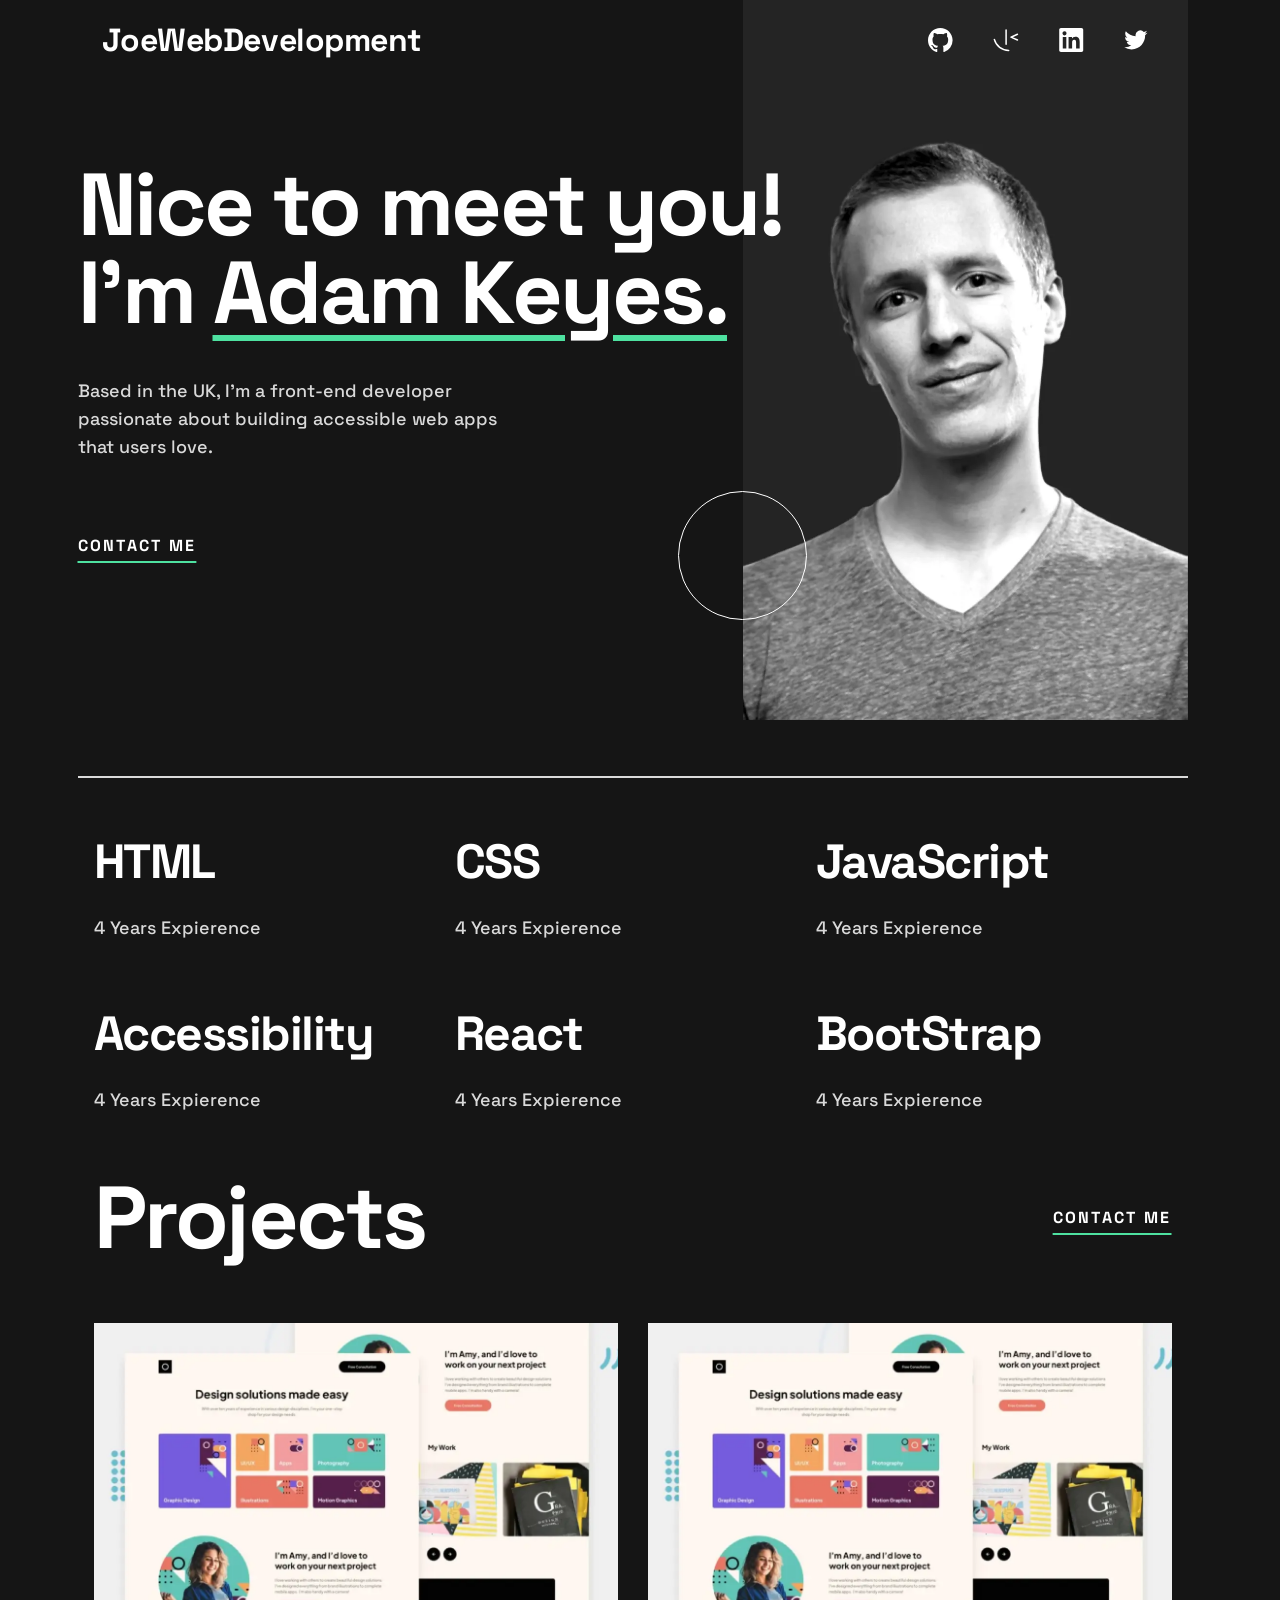
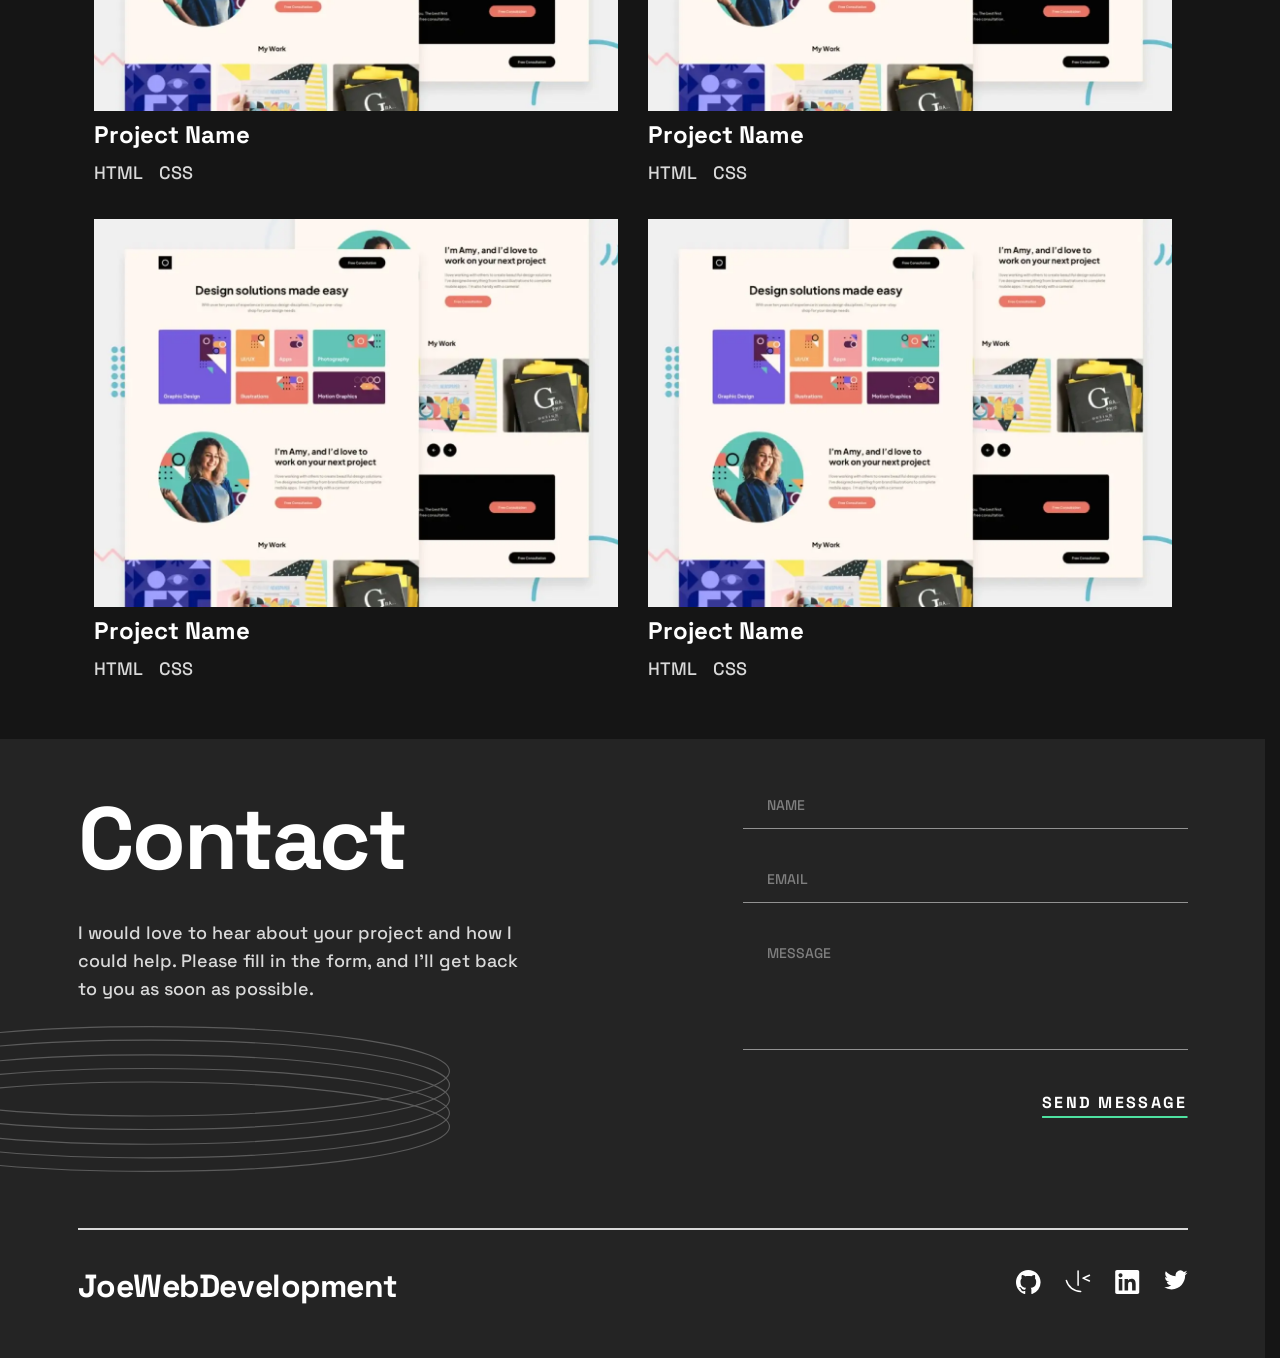
==== index.html @ bcafdcb2 "Added Tablet Styling For responsiveness" ====
<!DOCTYPE html>
<html lang="en">
<head>
  <meta charset="UTF-8">
  <meta name="viewport" content="width=device-width, initial-scale=1.0">

  <link rel="icon" type="image/png" sizes="32x32" href="./assets/images/favicon-32x32.png">
  <link rel="stylesheet" href="style.css">
  
  <title>Frontend Mentor | Single-page developer portfolio</title>
</head>
<body>
<header>
  <div class="header-container">

    <nav class="primary-nav">
      <p class="name">
        JoeWebDevelopment
      </p>

      <ul class="social-links-header">
        <li><a href="" class="github-link" aria-label="github">
          <svg xmlns="http://www.w3.org/2000/svg" width="25" height="24" aria-hidden="true"><path fill="#FFF" fill-rule="evenodd" d="M12.304 0C5.506 0 0 5.506 0 12.304c0 5.444 3.522 10.042 8.413 11.672.615.108.845-.261.845-.584 0-.292-.015-1.261-.015-2.291-3.091.569-3.891-.754-4.137-1.446-.138-.354-.738-1.446-1.261-1.738-.43-.23-1.046-.8-.016-.815.97-.015 1.661.892 1.892 1.261 1.107 1.86 2.876 1.338 3.584 1.015.107-.8.43-1.338.784-1.646-2.738-.307-5.598-1.368-5.598-6.074 0-1.338.477-2.446 1.26-3.307-.122-.308-.553-1.569.124-3.26 0 0 1.03-.323 3.383 1.26.985-.276 2.03-.415 3.076-.415 1.046 0 2.092.139 3.076.416 2.353-1.6 3.384-1.261 3.384-1.261.676 1.691.246 2.952.123 3.26.784.861 1.26 1.953 1.26 3.307 0 4.721-2.875 5.767-5.613 6.074.446.385.83 1.123.83 2.277 0 1.645-.015 2.968-.015 3.383 0 .323.231.708.846.584a12.324 12.324 0 0 0 8.382-11.672C24.607 5.506 19.101 0 12.304 0Z"/>
          </svg>
        </a></li>
        <li><a href="" class="fontendmentor-link" aria-label="frontendmentor">
          <svg xmlns="http://www.w3.org/2000/svg" width="26" height="23" aria-hidden="true"><path fill="#FFF" d="M13.084.23a.751.751 0 0 0-.736.75v14.267a.75.75 0 1 0 1.5 0V.98a.75.75 0 0 0-.763-.75ZM24.44 4.504a.752.752 0 0 0-.284.064l-6.44 2.875a.752.752 0 0 0 0 1.37l6.44 2.884a.75.75 0 0 0 .612-1.369L19.861 8.13l4.907-2.191a.753.753 0 0 0 .38-.99.752.752 0 0 0-.708-.444ZM1.371 9.663a.752.752 0 0 0-.74.938C2.41 17.447 8.603 22.23 15.685 22.23a.75.75 0 1 0 0-1.501A14.053 14.053 0 0 1 2.083 10.225a.75.75 0 0 0-.712-.561v-.001Z"/></svg>
        </a></li>
        <li><a href="" class="linkedIn" aria-label="Linkedin">
          <svg xmlns="http://www.w3.org/2000/svg" width="25" height="24" aria-hidden="true"><path fill="#FFF" fill-rule="evenodd" d="M5.551 3.304c-1.14 0-2.067.926-2.067 2.064 0 1.14.928 2.066 2.067 2.066a2.066 2.066 0 0 0 0-4.13ZM3.767 8.998v11.453h3.562L7.33 8.998H3.767Zm5.798 0V20.45l3.554.002.002-5.668c0-1.454.253-2.941 2.132-2.941 1.851 0 1.851 1.755 1.851 3.036v5.571l3.559-.001v-6.28c0-2.834-.517-5.457-4.27-5.457-1.763 0-2.916.997-3.368 1.85h-.05V8.997h-3.41ZM22.435 24H1.982c-.976 0-1.77-.777-1.77-1.732V1.731C.212.776 1.006 0 1.982 0h20.453c.98 0 1.777.776 1.777 1.73v20.538c0 .955-.797 1.732-1.777 1.732Z"/></svg>
        </a></li>
        <li><a href="" class="bluesky" aria-label="bluesky">
          <svg xmlns="http://www.w3.org/2000/svg" width="24" height="20" aria-hidden="true"><path fill="#FFF" d="M23.492 2.705a9.563 9.563 0 0 1-2.742.751 4.788 4.788 0 0 0 2.1-2.643 9.536 9.536 0 0 1-3.033 1.159 4.778 4.778 0 0 0-8.14 4.357 13.564 13.564 0 0 1-9.844-4.99 4.774 4.774 0 0 0-.646 2.4 4.778 4.778 0 0 0 2.124 3.977 4.765 4.765 0 0 1-2.163-.598v.061a4.778 4.778 0 0 0 3.832 4.684 4.812 4.812 0 0 1-2.158.082 4.78 4.78 0 0 0 4.462 3.316 9.584 9.584 0 0 1-5.932 2.045c-.38 0-.762-.022-1.14-.067a13.508 13.508 0 0 0 7.32 2.146c8.787 0 13.59-7.277 13.59-13.589 0-.205-.004-.412-.013-.617a9.71 9.71 0 0 0 2.381-2.471l.002-.003Z"/></svg>
        </a></li>
        <li>
          <a href="" class="">

        </a>
      </li>
      </ul>
    </nav>
    <section class="hero">
      <div class="hero-container">
          <div class="hero-two-column">
            <div class="hero-content-text">
              <div class="hero-content">
                 <h1 class="hero-heading">
                Nice to meet you! I'm <span class="hero-name underline">
                  Adam Keyes. <!-- Fix name later to your name Reminder!! -->
                </span>
                
              </h1>
              <p class="hero-text">
                Based in the UK, I’m a front-end developer passionate about building accessible web apps that users love.
              </p>
              </div>
             

              <a href="#contact-section" class="contact-link">
                Contact Me
              </a>
            </div>
            <div class="hero-img-container">
              <img src="assets/images/image-profile-desktop.webp" alt="" class="hero-img">
            </div>
          </div>        
      </div>
    </section>
  </div>
</header>

<main>
  <hr>
  <section class="skills">
    <div class="skills-grid-container">
        <div class="skills-grid">
          <div class="skill-card">
            <h2 class="skill-heading">HTML</h2>
            <p class="yoe">
              4 Years Expierence
            </p>
          </div>
          <div class="skill-card">
            <h2 class="skill-heading">CSS</h2>
            <p class="yoe">
              4 Years Expierence
            </p>
          </div>
          <div class="skill-card">
            <h2 class="skill-heading">JavaScript</h2>
            <p class="yoe">
              4 Years Expierence
            </p>
          </div>
          <div class="skill-card">
            <h2 class="skill-heading">Accessibility</h2>
            <p class="yoe">
              4 Years Expierence
            </p>
          </div>
          <div class="skill-card">
            <h2 class="skill-heading">React</h2>
            <p class="yoe">
              4 Years Expierence
            </p>
          </div>
          <div class="skill-card">
            <h2 class="skill-heading">BootStrap</h2>
            <p class="yoe">
              4 Years Expierence
            </p>
          </div>
          
        </div>
    </div>
  </section>

  <section class="projects">
    <header class="projects-header">
      <div class="projects-header-container">
          <h2 class="projects-heading">
            Projects
          </h2>
          <a href="#contact-section" class="contact-link">Contact Me</a>
      </div>
      
    </header>
    <div class="projects-container">
        <div class="projects-grid">
          <article class="project-card">
            <div class="project-img-container">
              <img src="assets/images/thumbnail-project-1-large.webp" alt="" class="project-img">
              <div class="overlay">
                <a href="https://frontendmentor.com" class="project-link">View Project</a><a href="" class="project-link">
              View Code
            </a>
              </div>
            </div>
            <h3 class="card-heading">
              Project Name
            </h3>
            <p class="tag-group"><span class="tag">HTML</span><span class="tag">CSS</span></p>
            <div class="project-links-mobile-tablet"><a href="https://frontendmentor.com" class="project-link">View Project</a><a href="" class="project-link">
              View Code
            </a></div>
          </article>
           <article class="project-card">
            <div class="project-img-container">
              <img src="assets/images/thumbnail-project-1-large.webp" alt="" class="project-img">
              <div class="overlay">
                <a href="https://frontendmentor.com" class="project-link">View Project</a><a href="" class="project-link">
              View Code
            </a>
              </div>
            </div>
            <h3 class="card-heading">
              Project Name
            </h3>
            <p class="tag-group"><span class="tag">HTML</span><span class="tag">CSS</span></p>
           <div class="project-links-mobile-tablet"><a href="https://frontendmentor.com" class="project-link">View Project</a><a href="" class="project-link">
              View Code
            </a></div>
          </article>
           <article class="project-card">
            <div class="project-img-container">
              <img src="assets/images/thumbnail-project-1-large.webp" alt="" class="project-img">
              <div class="overlay">
                <a href="https://frontendmentor.com" class="project-link">View Project</a><a href="" class="project-link">
              View Code
            </a>
              </div>
            </div>
            <h3 class="card-heading">
              Project Name
            </h3>
            <p class="tag-group"><span class="tag">HTML</span><span class="tag">CSS</span></p>
            <div class="project-links-mobile-tablet"><a href="https://frontendmentor.com" class="project-link">View Project</a><a href="" class="project-link">
              View Code
            </a></div>
          </article>
           <article class="project-card">
            <div class="project-img-container">
              <img src="assets/images/thumbnail-project-1-large.webp" alt="" class="project-img">
              <div class="overlay">
                <a href="https://frontendmentor.com" class="project-link">View Project</a><a href="" class="project-link">
              View Code
            </a>
              </div>
            </div>
            <h3 class="card-heading">
              Project Name
            </h3>
            <p class="tag-group"><span class="tag">HTML</span><span class="tag">CSS</span></p>
            <div class="project-links-mobile-tablet"><a href="https://frontendmentor.com" class="project-link">View Project</a><a href="" class="project-link">
              View Code
            </a></div>
            
          </article>
          
        </div>
      </div>
  </section>
  <section class="contact-form-section" id="contact-section">
    <div class="form-container">
      <div class="contact-text-container">
        <h2 class="contact-heading">Contact</h2>
      <p class="contact-text">
        I would love to hear about your project and how I could help. Please fill in the form, and I’ll get back to you as soon as possible.
      </p>    
      </div>
    
      <form action="" class="contact">
        <label for="name" > <span class="visually-hidden">Name</span>
          <input type="text" name="name" id="name" required placeholder="Name">
        </label>
        <label for="email" >
           <span class="visually-hidden">Email</span>
          <input type="email" name="email" id="email" required  placeholder="Email">
        </label>
        <label for="message" >
          <span class="visually-hidden">Message</span>
            
          <textarea name="message" id="message" class="message" required  placeholder="Message"></textarea>
        </label>
        

          <button type="submit">Send Message</button>
      </form>
    </div>
  </section>
</main>

<footer>
  <hr>
    <div class="footer-container">
      <p class="name">JoeWebDevelopment</p>
      <ul class="social-links-footer">
        <li><a href="" class="github-link" aria-label="Github">
          <svg xmlns="http://www.w3.org/2000/svg" width="25" height="24" aria-hidden="true"><path fill="#FFF" fill-rule="evenodd" d="M12.304 0C5.506 0 0 5.506 0 12.304c0 5.444 3.522 10.042 8.413 11.672.615.108.845-.261.845-.584 0-.292-.015-1.261-.015-2.291-3.091.569-3.891-.754-4.137-1.446-.138-.354-.738-1.446-1.261-1.738-.43-.23-1.046-.8-.016-.815.97-.015 1.661.892 1.892 1.261 1.107 1.86 2.876 1.338 3.584 1.015.107-.8.43-1.338.784-1.646-2.738-.307-5.598-1.368-5.598-6.074 0-1.338.477-2.446 1.26-3.307-.122-.308-.553-1.569.124-3.26 0 0 1.03-.323 3.383 1.26.985-.276 2.03-.415 3.076-.415 1.046 0 2.092.139 3.076.416 2.353-1.6 3.384-1.261 3.384-1.261.676 1.691.246 2.952.123 3.26.784.861 1.26 1.953 1.26 3.307 0 4.721-2.875 5.767-5.613 6.074.446.385.83 1.123.83 2.277 0 1.645-.015 2.968-.015 3.383 0 .323.231.708.846.584a12.324 12.324 0 0 0 8.382-11.672C24.607 5.506 19.101 0 12.304 0Z"/>
          </svg>
        </a></li>
        <li><a href="" class="fontendmentor-link" aria-label="FrontendMentor">
          <svg xmlns="http://www.w3.org/2000/svg" width="26" height="23" aria-hidden="true"><path fill="#FFF" d="M13.084.23a.751.751 0 0 0-.736.75v14.267a.75.75 0 1 0 1.5 0V.98a.75.75 0 0 0-.763-.75ZM24.44 4.504a.752.752 0 0 0-.284.064l-6.44 2.875a.752.752 0 0 0 0 1.37l6.44 2.884a.75.75 0 0 0 .612-1.369L19.861 8.13l4.907-2.191a.753.753 0 0 0 .38-.99.752.752 0 0 0-.708-.444ZM1.371 9.663a.752.752 0 0 0-.74.938C2.41 17.447 8.603 22.23 15.685 22.23a.75.75 0 1 0 0-1.501A14.053 14.053 0 0 1 2.083 10.225a.75.75 0 0 0-.712-.561v-.001Z"/></svg>
        </a></li>
        <li><a href="" class="linkedIn" aria-label="Linkedin">
          <svg xmlns="http://www.w3.org/2000/svg" width="25" height="24" aria-hidden="true"><path fill="#FFF" fill-rule="evenodd" d="M5.551 3.304c-1.14 0-2.067.926-2.067 2.064 0 1.14.928 2.066 2.067 2.066a2.066 2.066 0 0 0 0-4.13ZM3.767 8.998v11.453h3.562L7.33 8.998H3.767Zm5.798 0V20.45l3.554.002.002-5.668c0-1.454.253-2.941 2.132-2.941 1.851 0 1.851 1.755 1.851 3.036v5.571l3.559-.001v-6.28c0-2.834-.517-5.457-4.27-5.457-1.763 0-2.916.997-3.368 1.85h-.05V8.997h-3.41ZM22.435 24H1.982c-.976 0-1.77-.777-1.77-1.732V1.731C.212.776 1.006 0 1.982 0h20.453c.98 0 1.777.776 1.777 1.73v20.538c0 .955-.797 1.732-1.777 1.732Z"/></svg>
        </a></li>
        <li><a href="" class="bluesky" aria-label="Bluesky">
          <svg xmlns="http://www.w3.org/2000/svg" width="24" height="20" aria-hidden="true"><path fill="#FFF" d="M23.492 2.705a9.563 9.563 0 0 1-2.742.751 4.788 4.788 0 0 0 2.1-2.643 9.536 9.536 0 0 1-3.033 1.159 4.778 4.778 0 0 0-8.14 4.357 13.564 13.564 0 0 1-9.844-4.99 4.774 4.774 0 0 0-.646 2.4 4.778 4.778 0 0 0 2.124 3.977 4.765 4.765 0 0 1-2.163-.598v.061a4.778 4.778 0 0 0 3.832 4.684 4.812 4.812 0 0 1-2.158.082 4.78 4.78 0 0 0 4.462 3.316 9.584 9.584 0 0 1-5.932 2.045c-.38 0-.762-.022-1.14-.067a13.508 13.508 0 0 0 7.32 2.146c8.787 0 13.59-7.277 13.59-13.589 0-.205-.004-.412-.013-.617a9.71 9.71 0 0 0 2.381-2.471l.002-.003Z"/></svg>
        </a></li>
        </ul>
      
    </div>
    
  

</footer>



<!-- 
  adamkeyes

  Nice to meet you! I'm Adam Keyes.

  Based in the UK, I'm a front-end developer passionate about 
  building accessible web apps that users love.

  Contact me

  HTML
  4 Years Experience

  CSS
  4 Years Experience

  JavaScript
  4 Years Experience

  Accessibility
  4 Years Experience

  React
  3 Years Experience

  Sass
  3 Years Experience

  Projects

  Contact me

  Design portfolio
  HTML CSS
  View project
  View code

  E-learning landing page
  HTML CSS
  View project
  View code

  Todo web app
  HTML CSS JavaScript
  View project
  View code

  Entertainment web app
  HTML CSS JavaScript
  View project
  View code

  Memory Game
  HTML CSS JavaScript
  View project
  View code

  Art gallery showcase
  HTML CSS JavaScript
  View project
  View code

  Contact

  I would love to hear about your project and how I could help. Please 
  fill in the form, and I’ll get back to you as soon as possible.

  Name
  Email
  Message

  Send message

  adamkeyes -->

</body>
</html>
---- style.css ----
@font-face {
  font-family: "Space Grotesk";
  src: url("/assets/fonts/SpaceGrotesk-VariableFont_wght.ttf") format("truetype");
  font-weight: 500 700;
  font-style: normal;
  font-display: swap;
}

@layer customAttributes{
:root{
    /* Colors */
    --clr-black: #151515;
    --clr-teal: #4EE1A0;
    --clr-lightBlack: #242424;
    --clr-grey: #d9d9d9;
    --clr-white: #FFFFFF;


    /* Typography */
    --ff--main: 'Space Grotesk', sans-serif;

    /*  */
}

@layer reset{
    /* Padding and borders should not change an element's declared size. */
*, *::before, *::after {
  box-sizing: border-box;
}

/* Browser margin/padding defaults vary wildly across elements and vendors.
   Start from zero - handle spacing intentionally via the design system. */
* {
  margin: 0;
  padding: 0;
}

/* Prevents flex/grid children from overflowing their container.
   The default min-width: auto on flex and grid children causes overflow bugs
   that are notoriously confusing to debug. */
* {
  min-width: 0;
}

/* Hidden means hidden: !important is warranted here. */
[hidden] {
  display: none !important;
}

/* Allows CSS transitions to/from intrinsic keyword sizes (auto, min-content, etc.).
   Only meaningful for users who haven't requested reduced motion. */
@media (prefers-reduced-motion: no-preference) {
  html {
    interpolate-size: allow-keywords;
  }
}

/* Prevent adjustments of font size after orientation changes in iOS. */
html {
  -webkit-text-size-adjust: 100%; /* Safari, iOS Safari */
  text-size-adjust: 100%;         /* Chrome, Edge, Firefox Android */
}

/* Ensures the page occupies at least the full viewport.
   dvh accounts for mobile browser UI (address bar, navigation)
   and overrides the vh fallback in browsers that support it. */
body {
  min-height: 100vh;
  min-height: 100svh;
}

/* Reserves space for the scrollbar, when the scrollbar is not showing.
   Prevents flicker when changes on the page cause the scrollbar to toggle. */
html {
  scrollbar-gutter: stable;
}

/* Scroll events captured by the scrolling area you're pointing at, by default. */
html {
  overscroll-behavior: contain;
}

/* Antialiased rendering looks better on high-DPI (retina) screens.
   On lower-DPI displays, subpixel antialiasing (the default) can be
   sharper, so this is slightly lossy on older monitors.
   Enable kerning and ligatures at small font-sizes by default. */
body {
  -webkit-font-smoothing: antialiased;
  -moz-osx-font-smoothing: grayscale;
  font-smooth: always;
  text-rendering: optimizeLegibility;
}

/* A unitless line-height avoids inheritance math issues.
   The smaller default line-height for h-elements avoids excessive
   line-height when your design system (likely) applies larger fonts.
   WCAG recommends at least 1.5 for body copy. */
body {
  line-height: 1.5;
}
h1, h2, h3, h4, h5, h6 {
  line-height: 1.1;
}

/* Prevents long URLs or unbreakable strings from blowing out their container. */
p, h1, h2, h3, h4, h5, h6 {
  overflow-wrap: break-word;
}

/* Smarter line-breaking:
   'pretty' avoids widows (lone words on the last line of a paragraph).
   'balance' distributes heading text more evenly across lines. 
   Harmless in browsers that don't support them. */
p {
  text-wrap: pretty;
}
h1, h2, h3, h4, h5, h6 {
  text-wrap: balance;
}

/* Headings carry semantic meaning, not visual weight.
   h1–h6 sizing and boldness should come from your design system. */
h1, h2, h3, h4, h5, h6 {
  font-size: inherit;
  font-weight: inherit;
}

/* Inline embedded content has a gap at the bottom caused by baseline alignment.
   Block display removes it; max-width prevents overflow.
   height: auto preserves aspect ratio when max-width constrains the width. */
img, picture, video, canvas, svg, embed, iframe, object, audio {
  display: block;
  max-width: 100%;
  height: auto;
}

/* Exemption for SVG icons (Heroicons/Lucide/Phosphor, etc.) with explicit sizes:
   these should not be constrained. */
svg[width][height] {
  max-width: revert;
}

/* Strips visual chrome from buttons so they can be styled from scratch. */
button {
  background: none;
  border: none;
}

/* Form elements use OS-level fonts and ignore font inheritance by default. */
input, button, textarea, select {
  font: inherit;
}

/* Strips OS-level native styling from interactive elements.
   Leaves border and background intact, providing accessibility by default.
   Visual styling should be handled by the design system. */
input, button, textarea, select {
  -webkit-appearance: none;
  appearance: none;
}

/* Anything interactive should signal clickability.
   'button' attribute targets [type="button"], [type="submit"], etc. */
button,
[role="button"],
label,
summary,
select {
  cursor: pointer;
}

/* Inherit color by default so links don't always appear in browser-default blue.
   Text-decoration is intentionally left as underlined for accessibility. */
a {
  color: inherit;
}

/* Removes bullets/numbers.
   list markers should be an explicit choice, not a default. */
ul, ol {
  list-style: none;
}

/* Tables default to separated borders with spacing between cells.
   For any custom table design, you'll want to collapse the borders. */
table {
  border-collapse: collapse;
}

/* Browsers apply bold to <th> elements.
   Boldness in tables should be controlled by your design system. */
th {
  font-weight: inherit;
}

/* Fieldsets have a surprise border and padding that most UIs don't want. */
fieldset {
  border: none;
  padding: 0;
}

/* More of a normalization, but these are inconsistently styled in some browsers. */
sub,
sup {
  font-size: 75%;
  line-height: 0;
  position: relative;
  vertical-align: baseline;
}
sub { bottom: -0.25em; }
sup { top: -0.5em; }

/* Ensures monospace elements render at the same size as surrounding text. */
pre, code, kbd, samp {
  font-family: monospace;
  font-size: inherit;
}

/* Browser-generated quotation marks are rarely wanted in a design system. */
blockquote,
q {
  quotes: none;
}
blockquote::before,
blockquote::after,
q::before,
q::after {
  content: none;
}

/* Creates an explicit stacking context on the app root.
   Prevents z-index bleed from portals, modals, or tooltips
   from leaking out unexpectedly. */
#root {
  isolation: isolate;
}
}


}
    *, *::after, *::before{
        box-sizing: border-box;
        margin: 0;
        padding: 0;
    }

body{
    background-color: var(--clr-black);
    font-family: var(--ff--main);
    color: var(--clr-white);
    width: 100%;
}

.name{
    color: var(--clr-white);
}

.social-links-header{
    display: flex;
    flex-direction: row;
    list-style-type: none;
    gap: 2.5rem;
    justify-content: center;
    align-items: center;
    


}

.hero-img{
    width: 100%;
    max-width: 445px;

}

header{
    width: 100%;
    display: flex;
    flex-direction: column;
    align-items: center;
    justify-content: center;
}

.header-container{
    width: 100%;
    max-width: 1110px;
    display: flex;
    flex-direction: column;
    align-items: center;
    justify-content: center;
    position: relative;
}

.primary-nav{
    width: 100%;
    display: flex;
    justify-content: space-between;
    align-items: center;
    position: absolute;
    max-width: 1110px;
    top: 0;
    z-index: 2;
    padding-block-start: 1.5rem;
    padding-inline-start: 1.5rem;
}

.hero{
    width: 100%;   

}

.hero-img-container{
    position: relative;
    z-index: -2;

}

.hero-img-container::before{
    content: "";
    height: 129px;
    width: 129px;
    background-image: url("assets/images/pattern-circle.svg");
    position: absolute;
    background-repeat: no-repeat;
    left: -65px;
    bottom: 100px;
}

.hero-two-column{
    display: flex;
    flex-direction: row;
    justify-content: flex-end;
    align-items: flex-start;
    width: 100%;
    max-width: 1110px;
    position: relative;
    padding-inline-start: 1.5rem;
}

.hero-content-text{
    justify-self: center;
    align-self: center;
    position: absolute;
    display: flex;
    flex-direction: column;
    gap: 4.5rem;
    align-items: flex-start;
}

.hero-heading{
     font-family: var(--ff--main);
    font-size: 5.5rem;
    font-weight: 700;
    line-height: 5.5rem;
    letter-spacing: -0.15625rem;
}

.hero-content{
    display: flex;
    flex-direction: column;
    gap: 2.5rem;
}

.hero-text{
    font-family: "Space Grotesk";
font-size: 18px;
font-style: normal;
font-weight: 500;
line-height: 28px;
color: var(--clr-grey);
max-width: 445px;
}

.contact-link{
font-size: 16px;
font-style: normal;
font-weight: 700;
line-height: 26px; /* 162.5% */
letter-spacing: 2.286px;
text-decoration: 2px underline var(--clr-teal);
text-underline-offset: 10px;
text-transform: uppercase;

}

.project-link{
  text-transform: uppercase;
}

.underline{
    text-decoration: 6px underline var(--clr-teal);
    text-underline-offset: 12px;

}

main{
    display: flex;
    flex-direction: column;
    gap: 3.5rem;
    padding-top: 3.5rem;
    justify-content: center;
    align-items: center;
}

hr{
    border: 1px solid var(--clr-grey);
    width: 100%;
    background-color: var(--clr-grey);
    color: var(--clr-grey);
    max-width: 1110px;
}

.skills{
    display: flex;
    flex-direction: column;
    align-items: center;
    width: 100%;
}

.skills-grid-container{
    display: flex;
    width: 100%;
    max-width: 1110px;
    padding-inline: 1rem;
}

.skills-grid{
    display: flex;
    flex-direction: row;
    justify-content: space-between;
    align-items: flex-start;
    flex-wrap: wrap;
    width: 100%;
    row-gap: 4rem;


}
.skill-card{
    flex-basis: 33%;
    width: 100%;
    gap: 1.5rem;
    display: flex;
    flex-direction: column;
    align-items: flex-start;
    justify-content: flex-start;
}

.skill-heading{
font-family: "Space Grotesk";
font-size: 48px;
font-style: normal;
font-weight: 700;
line-height: 56px; /* 116.667% */
letter-spacing: -1.5px;
}

.yoe{
    color: var(--clr-grey);
    font-family: "Space Grotesk";
font-size: 18px;
font-style: normal;
font-weight: 500;
line-height: 28px;
}

.projects{
    display: flex;
    flex-direction: column;
    width: 100%;
    justify-content: flex-start;
    justify-content: center;
    align-items: center;
    gap: 3.5rem;
}




.card-heading{
  font-size: 24px;
font-style: normal;
font-weight: 700;
line-height: 32px;
}

.projects-header{
    width: 100%;
    max-width: 1110px;
    justify-content: flex-start;
    align-items: flex-start;
}

.projects-header-container{
    display: flex;
    flex-direction: row;
    justify-content: space-between;
    width: 100%;
    align-items: center;
}

.projects-header{
  font-size: 5.5rem;
font-style: normal;
font-weight: 700;
line-height: 5.5rem; /* 100% */
letter-spacing: -0.15625rem;
padding-inline: 1rem;
}

.projects-container{
  width: 100%;
  max-width: 1110px;
  display: flex;
  padding-inline: 1rem;
}

.projects-grid{
  display: flex;
  flex-direction: row;
  flex-wrap: wrap;
  justify-content: center;
  align-items: center;
  width: 100%;
  column-gap: 30px;
  row-gap: 2rem;
}

.project-card{
  flex-basis: calc((100% - 30px) / 2);
  display: flex;
  flex-direction: column;
  gap: .5rem;
}

.tag-group{
  display: flex;
  flex-direction: row;
  gap: 1rem;
  font-size: 1.125rem;
  font-style: normal;
  font-weight: 500;
  line-height: 1.75rem;  
}

.project-img-container{
  position: relative;
}

.overlay{
  position: absolute;
  top: 0;
  width: 100%;
  height: 100%;
  background-color: black;
  flex-direction: column;
  align-items: center;
  justify-content: center;
  gap: 1.25rem;
  display: flex;
  opacity: 0;

}

.project-link{
  text-decoration: 2px underline var(--clr-teal);
  text-underline-offset: 5px;
  font-size: 1rem;
font-style: normal;
font-weight: 700;
line-height: 1.625rem; /* 162.5% */
letter-spacing: 0.14288rem;

}

.project-img-container:hover .overlay, .project-img-container:focus-within .overlay{
  opacity: 1;
  background-color: rgb(0 0 0 / 80%);
}

.project-link:hover{
  color: var(--clr-teal);
}

.tag{
  font-size: 1.125rem;
font-style: normal;
font-weight: 500;
line-height: 1.75rem;
color: var(--clr-grey);
}

.project-links-mobile-tablet{
  display: none;
}

.contact-form-section{
  background-color: var(--clr-lightBlack);
  width: 100%;
  display: flex;
  flex-direction: column;
  align-items: center;
  justify-content: center;
  padding-block: 3.5rem;
  background-image: url('assets/images/pattern-rings.svg');
  background-repeat: no-repeat;
  background-position: bottom left -150px;
  background-size: 600px;
  padding-inline: 1.5rem;
}

.form-container{
  display: flex;
  flex-direction: row;
  justify-content: space-between;
  align-items: flex-start;
  width: 100%;
  max-width: 1110px;
}

.contact-text-container{
  display: flex;
  flex-direction: column;
  width: 100%;
  max-width: 445px;
  gap: 2.25rem;
}

.contact-heading{
  font-size: 88px;
font-style: normal;
font-weight: 700;
line-height: 88px; /* 100% */
letter-spacing: -2.5px;
}
.contact-text{
  font-size: 18px;
font-style: normal;
font-weight: 500;
line-height: 28px;
color: var(--clr-grey);
}

form{
  display: flex;
  flex-direction: column;
  justify-content: flex-start;
  align-items: flex-start;
  gap: 2.5rem;
  width: 100%;
  max-width: 445px;
}

label{
  display: flex;
  flex-direction: column;
  gap: 1.25rem;
  width: 100%;
  
}

input{
  border: none;
  background-color: transparent;
  border-bottom: 1px solid rgba(255, 255, 255, 0.5);
  padding: 0 0 .75rem 0;
  font-size: 0.875rem;
  color: var(--clr-grey);
  width: 100%;
  padding-inline-start: 24px
}

input::placeholder{
  color: var(--clr-grey);
  opacity: 0.5;
  text-transform: uppercase;
}

.visually-hidden {
  position: absolute;
  width: 1px;
  height: 1px;
  padding: 0;
  margin: -1px;
  overflow: hidden;
  clip-path: inset(50%);
  white-space: nowrap;
  border: 0;
}

textarea{
  background-color: transparent;
  border: none;
  resize: none;
  font-size: 0.875rem;
  color: var(--clr-grey);
  border-bottom: 1px solid rgba(255, 255, 255, 0.5);
  width: 100%;
  height: 107px;
  padding-inline-start: 24px

}
textarea::placeholder{
  color: var(--clr-grey);
  opacity: 0.5;
  text-transform: uppercase;
}

button[type=submit]{
  align-self: flex-end;
  text-decoration: 2px underline var(--clr-teal);
  text-underline-offset: 8px;
  color: white;
  text-transform: uppercase;
  font-size: 16px;
font-style: normal;
font-weight: 700;
line-height: 26px; /* 162.5% */
letter-spacing: 2.286px;
}

footer{
  display: flex;
  flex-direction: column;
  align-items: center;
  padding: 3.5rem;
  background-color: var(--clr-lightBlack);
  gap: 2.5rem;
}

.footer-container{
  display: flex;
  width: 100%;
  max-width: 1110px;
  justify-content: space-between;
}

.social-links-footer{
  display: flex;
  flex-direction: row;
  gap: 1.5rem;
}


.name{
  font-size: 32px;
font-style: normal;
font-weight: 700;
line-height: 32px; /* 100% */
letter-spacing: -0.444px;
}

/* Tablet */
@media (max-width: 995px){
  .form-container{
  flex-direction: column;
  justify-content: center;
  align-items: center;
  gap: 3.5rem;





}

.contact-text-container{
 text-align: center;
}

.contact-form-section{
  background-position: bottom left -450px;
}

.skills-grid{
  justify-content: center;
  align-items: center;
  width: 100%;
}

.skill-card{
  flex-basis: 50%;
  
}

.overlay{
  display: none;
}

.project-links-mobile-tablet{
  display: flex;
  width: 100%;
  gap: 2.5rem;
}

.hero-img{
  max-width: 332px;
}

.hero-img-container{
  overflow: hidden;
}

.hero-img-container::before{
  left: 275px;
  bottom: 0;
  overflow: hidden;
}

.hero-content-text{
  left:16px;
  top: 125px;
  max-width: 443px;
}

hr{
  width: 100%;
  max-width: calc(100% - 1.5rem);
}

.hero-heading{
  font-size: 72px;
font-style: normal;
font-weight: 700;
line-height: 72px; /* 100% */
letter-spacing: -2.045px;
max-width: 443px;
}

.projects-header{
  font-size: 72px;
font-style: normal;
font-weight: 700;
line-height: 72px; /* 100% */
letter-spacing: -2.045px;
}



}
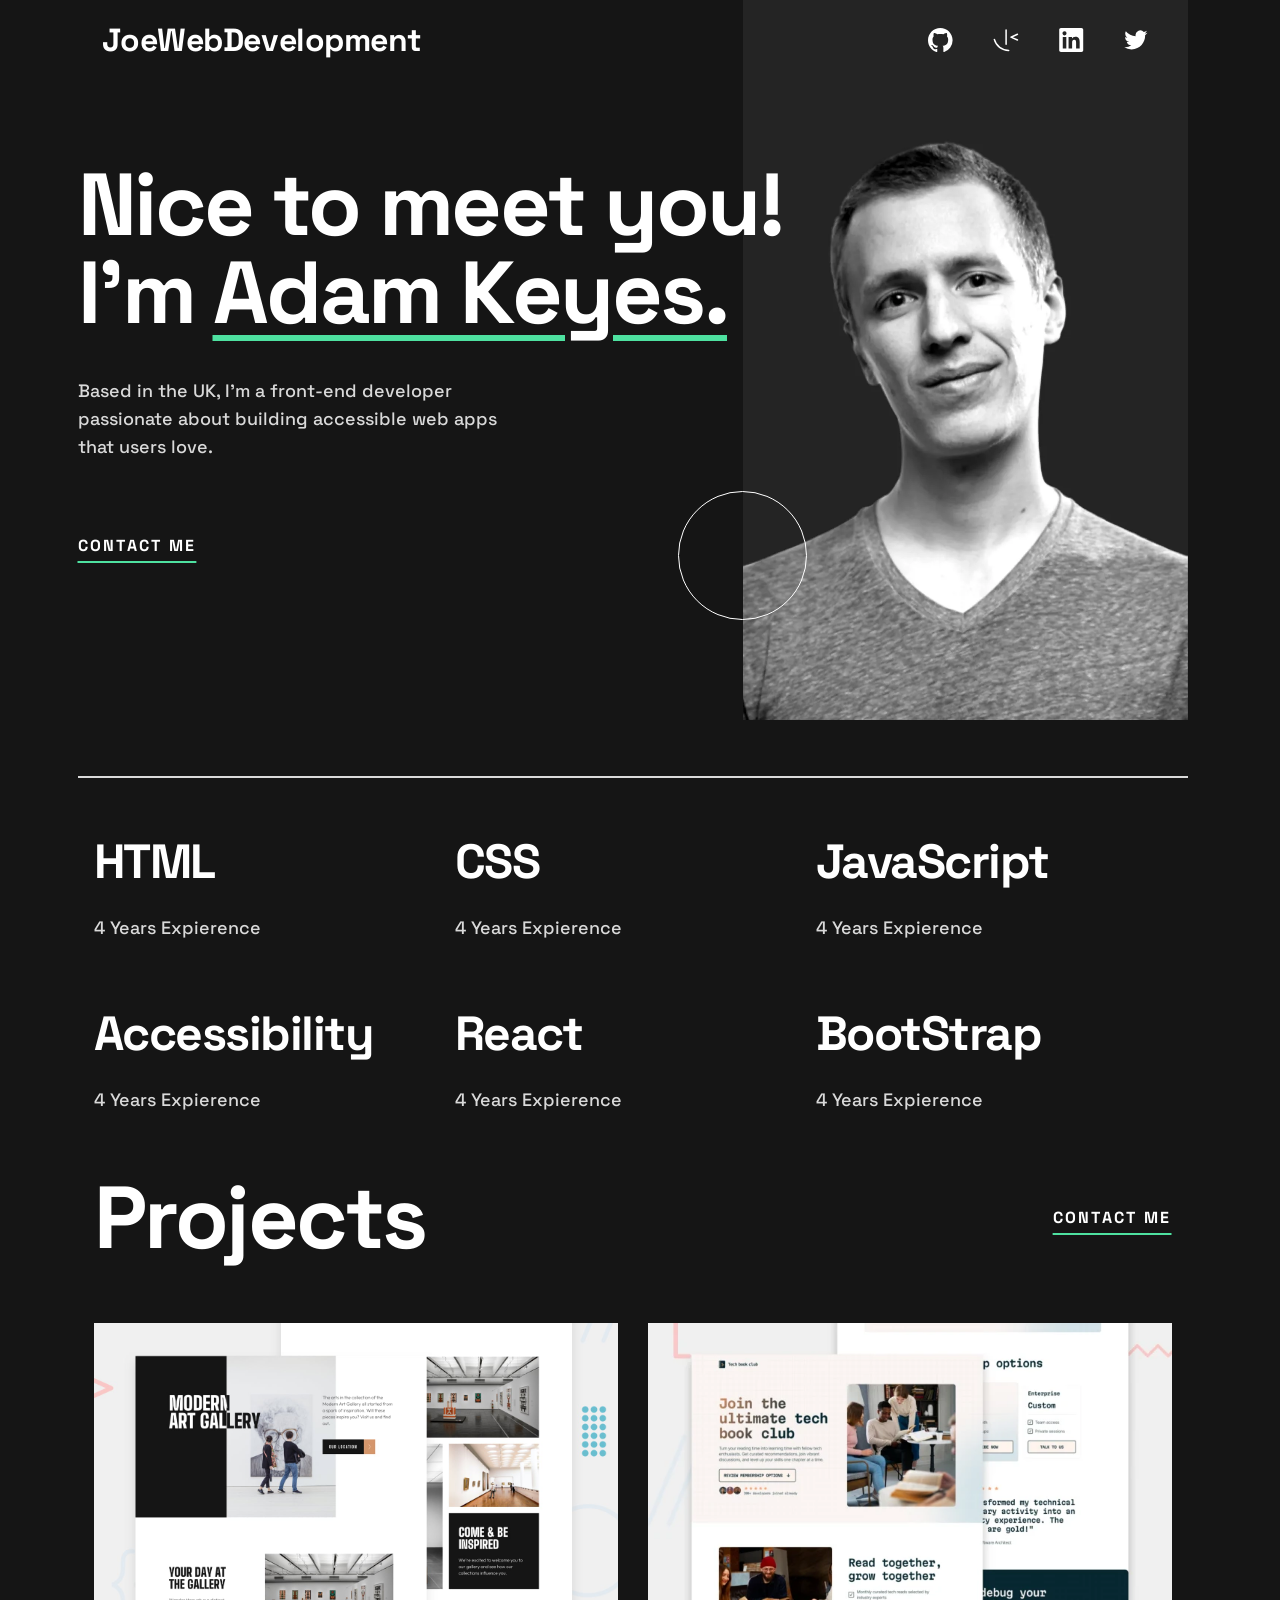
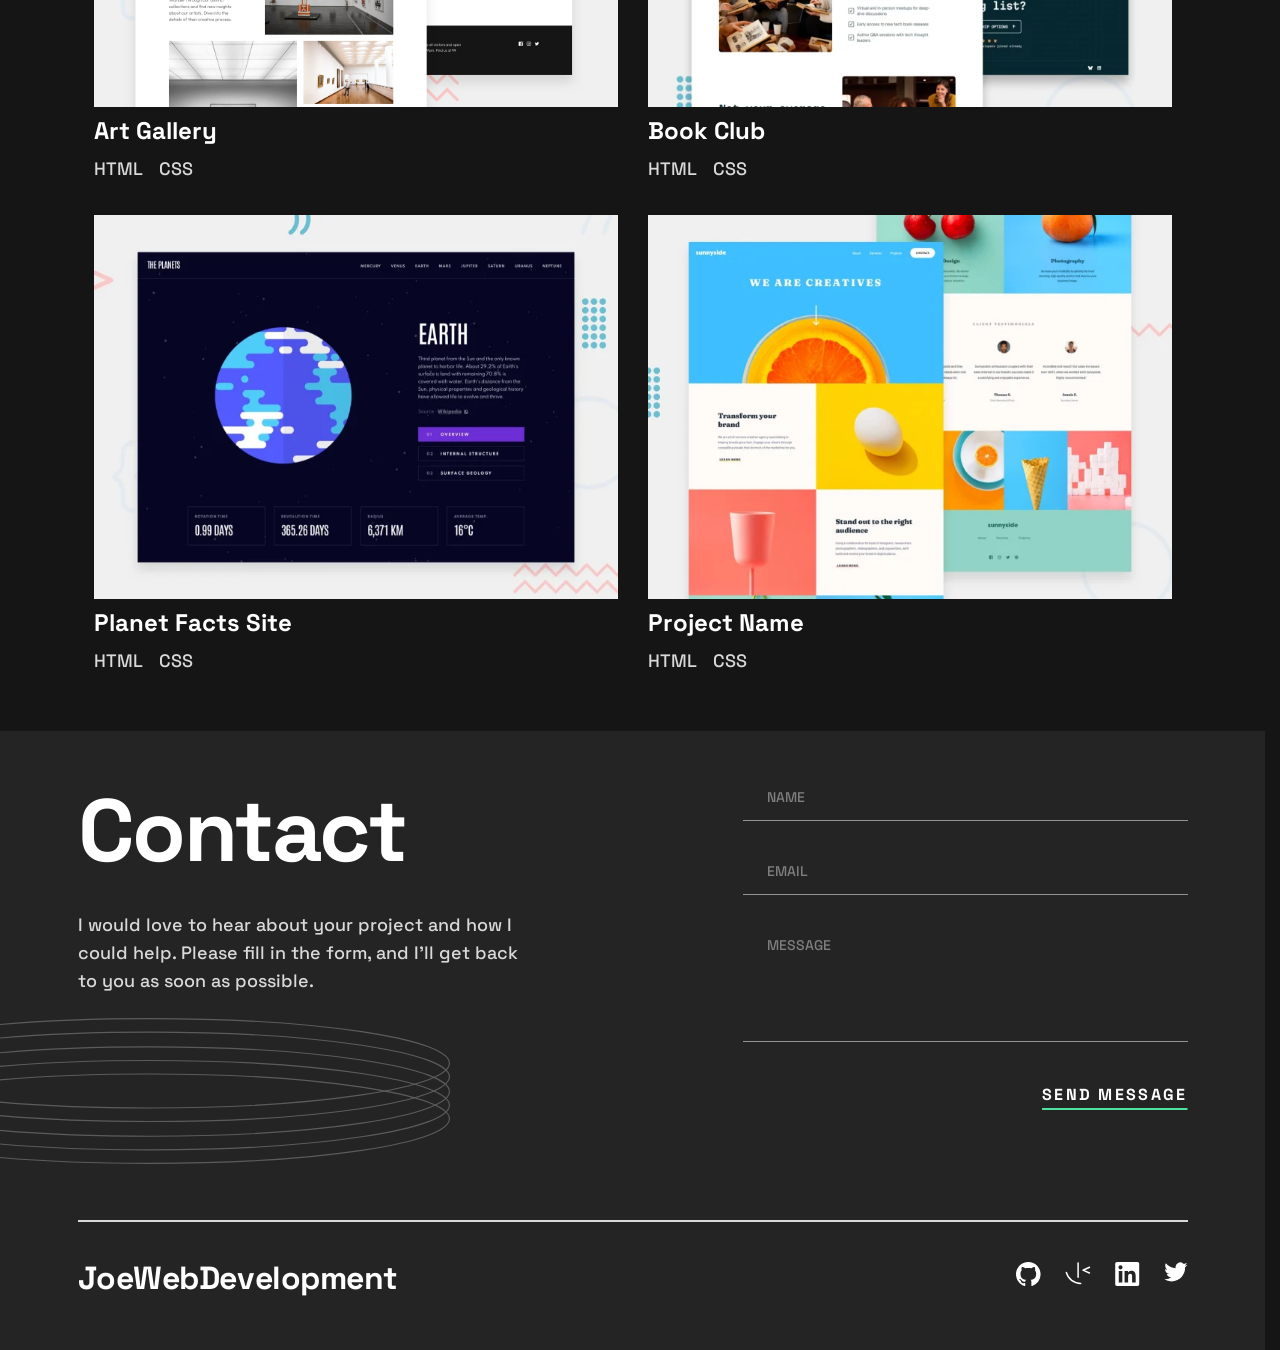
==== commit 85c507f8: "updated project images from placeholders, to links." ====
--- a/index.html
+++ b/index.html
@@ -129,9 +129,61 @@
         <div class="projects-grid">
           <article class="project-card">
             <div class="project-img-container">
-              <img src="assets/images/thumbnail-project-1-large.webp" alt="" class="project-img">
+              <img src="assets/images/previewArtGallery.jpg" alt="" class="project-img">
               <div class="overlay">
-                <a href="https://frontendmentor.com" class="project-link">View Project</a><a href="" class="project-link">
+                <a href="https://lustrous-mandazi-998783.netlify.app/" class="project-link">View Project</a><a href="https://github.com/JoeWebDevelopment/art-gallery-website" class="project-link">
+              View Code
+            </a>
+              </div>
+            </div>
+            <h3 class="card-heading">
+              Art Gallery
+            </h3>
+            <p class="tag-group"><span class="tag">HTML</span><span class="tag">CSS</span></p>
+            <div class="project-links-mobile-tablet"> <a href="https://lustrous-mandazi-998783.netlify.app/" class="project-link">View Project</a><a href="https://github.com/JoeWebDevelopment/art-gallery-website" class="project-link">
+              View Code
+            </a
+            </div>
+          </article>
+           <article class="project-card">
+            <div class="project-img-container">
+              <img src="assets/images/BookClubPreviewFinal2.webp" alt="" class="project-img">
+              <div class="overlay">
+                <a href="https://darling-valkyrie-a5b896.netlify.app/" class="project-link">View Project</a><a href="https://github.com/JoeWebDevelopment/TechBookClub" class="project-link">
+              View Code
+            </a>
+              </div>
+            </div>
+            <h3 class="card-heading">
+              Book Club
+            </h3>
+            <p class="tag-group"><span class="tag">HTML</span><span class="tag">CSS</span></p>
+           <div class="project-links-mobile-tablet"> <a href="https://darling-valkyrie-a5b896.netlify.app/" class="project-link">View Project</a><a href="https://github.com/JoeWebDevelopment/TechBookClub" class="project-link">
+              View Code
+            </a></div>
+          </article>
+           <article class="project-card">
+            <div class="project-img-container">
+              <img src="assets/images/PlanetsSite.webp" alt="" class="project-img">
+              <div class="overlay">
+                <a href="https://jovial-entremet-65e237.netlify.app/" class="project-link">View Project</a><a href="https://github.com/JoeWebDevelopment/planets-fact-site" class="project-link">
+              View Code
+            </a>
+              </div>
+            </div>
+            <h3 class="card-heading">
+              Planet Facts Site
+            </h3>
+            <p class="tag-group"><span class="tag">HTML</span><span class="tag">CSS</span></p>
+            <div class="project-links-mobile-tablet"><a href="https://frontendmentor.com" class="project-link">View Project</a><a href="" class="project-link">
+              View Code
+            </a></div>
+          </article>
+           <article class="project-card">
+            <div class="project-img-container">
+              <img src="assets/images/AgencyLandingPage.webp" alt="" class="project-img">
+              <div class="overlay">
+                <a href="https://elaborate-strudel-426bd6.netlify.app/" class="project-link">View Project</a><a href="https://elaborate-strudel-426bd6.netlify.app/" class="project-link">
               View Code
             </a>
               </div>
@@ -140,58 +192,7 @@
               Project Name
             </h3>
             <p class="tag-group"><span class="tag">HTML</span><span class="tag">CSS</span></p>
-            <div class="project-links-mobile-tablet"><a href="https://frontendmentor.com" class="project-link">View Project</a><a href="" class="project-link">
-              View Code
-            </a></div>
-          </article>
-           <article class="project-card">
-            <div class="project-img-container">
-              <img src="assets/images/thumbnail-project-1-large.webp" alt="" class="project-img">
-              <div class="overlay">
-                <a href="https://frontendmentor.com" class="project-link">View Project</a><a href="" class="project-link">
-              View Code
-            </a>
-              </div>
-            </div>
-            <h3 class="card-heading">
-              Project Name
-            </h3>
-            <p class="tag-group"><span class="tag">HTML</span><span class="tag">CSS</span></p>
-           <div class="project-links-mobile-tablet"><a href="https://frontendmentor.com" class="project-link">View Project</a><a href="" class="project-link">
-              View Code
-            </a></div>
-          </article>
-           <article class="project-card">
-            <div class="project-img-container">
-              <img src="assets/images/thumbnail-project-1-large.webp" alt="" class="project-img">
-              <div class="overlay">
-                <a href="https://frontendmentor.com" class="project-link">View Project</a><a href="" class="project-link">
-              View Code
-            </a>
-              </div>
-            </div>
-            <h3 class="card-heading">
-              Project Name
-            </h3>
-            <p class="tag-group"><span class="tag">HTML</span><span class="tag">CSS</span></p>
-            <div class="project-links-mobile-tablet"><a href="https://frontendmentor.com" class="project-link">View Project</a><a href="" class="project-link">
-              View Code
-            </a></div>
-          </article>
-           <article class="project-card">
-            <div class="project-img-container">
-              <img src="assets/images/thumbnail-project-1-large.webp" alt="" class="project-img">
-              <div class="overlay">
-                <a href="https://frontendmentor.com" class="project-link">View Project</a><a href="" class="project-link">
-              View Code
-            </a>
-              </div>
-            </div>
-            <h3 class="card-heading">
-              Project Name
-            </h3>
-            <p class="tag-group"><span class="tag">HTML</span><span class="tag">CSS</span></p>
-            <div class="project-links-mobile-tablet"><a href="https://frontendmentor.com" class="project-link">View Project</a><a href="" class="project-link">
+            <div class="project-links-mobile-tablet"><a href="https://elaborate-strudel-426bd6.netlify.app/" class="project-link">View Project</a><a href="https://elaborate-strudel-426bd6.netlify.app/" class="project-link">
               View Code
             </a></div>
             
--- a/style.css
+++ b/style.css
@@ -838,3 +838,116 @@
 
 }
 
+/* Mobile */
+@media (max-width: 730px){
+
+.skills-grid{
+  flex-direction: column;
+  justify-content: center;
+  align-items: center;
+
+}
+.skill-card{
+  flex-basis: auto;
+  justify-content: center;
+  text-align: center;
+  align-items: center;
+  width: auto;
+}
+
+
+
+.project-card{
+  flex-basis: 100%;
+}
+
+
+
+.primary-nav{
+  position: initial;
+  flex-direction: column;
+  gap: 1rem;
+  justify-content: center;
+  align-items: center;
+}
+
+.hero-two-column{
+  position: initial;
+  flex-direction: column-reverse;
+  justify-content: center;
+  align-items: center;
+  gap: 2.5rem;
+  z-index: 1;
+  text-align: center;
+  max-width: 100%;
+}
+
+.hero-heading{
+  max-width: 100%;
+  font-size: 40px;
+font-style: normal;
+font-weight: 700;
+line-height: 40px; /* 100% */
+letter-spacing: -1.136px;
+}
+
+.hero-content-text .contact-link{
+  align-self: center;
+}
+
+.hero-content-text{
+  gap: 1rem;
+}
+
+.header-container{
+  position: initial;
+}
+
+.projects-header{
+  font-size: 40px;
+font-style: normal;
+font-weight: 700;
+line-height: 40px; /* 100% */
+letter-spacing: -1.136px;
+}
+
+.contact-heading{
+  font-size: 40px;
+font-style: normal;
+font-weight: 700;
+line-height: 40px; /* 100% */
+letter-spacing: -1.136px;
+}
+
+.hero-img-container::before{
+  display: none;
+}
+
+.hero-img-container, .hero-img{
+  position: initial;
+  z-index: 1;
+}
+
+.hero-content-text{
+  position: initial;
+  z-index: 1;
+}
+
+.header-container{
+  gap: 2.5rem;
+}
+
+.footer-container{
+  flex-direction: column;
+  gap: 1rem;
+  align-items: center;
+  justify-content: center;
+}
+.name{
+  font-size: 24px;
+font-style: normal;
+font-weight: 700;
+line-height: 32px; /* 133.333% */
+letter-spacing: -0.333px;
+}
+}
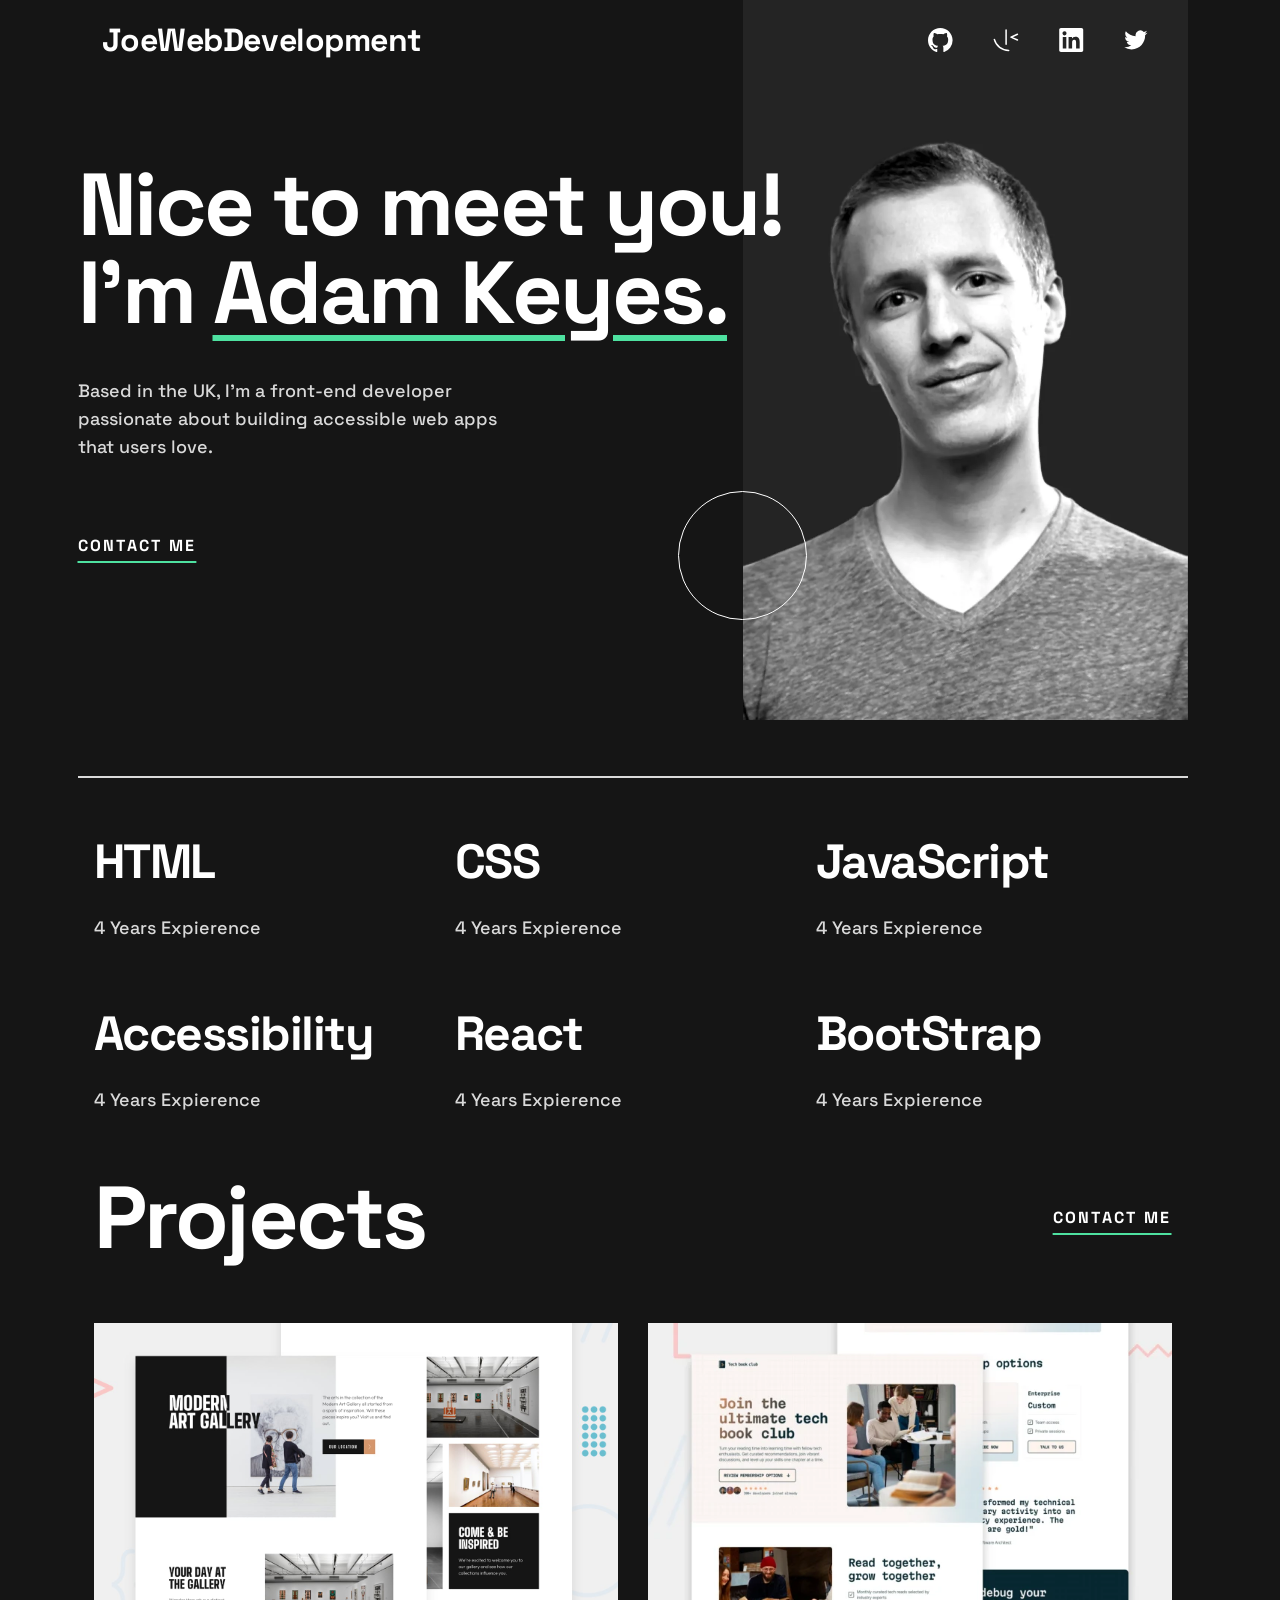
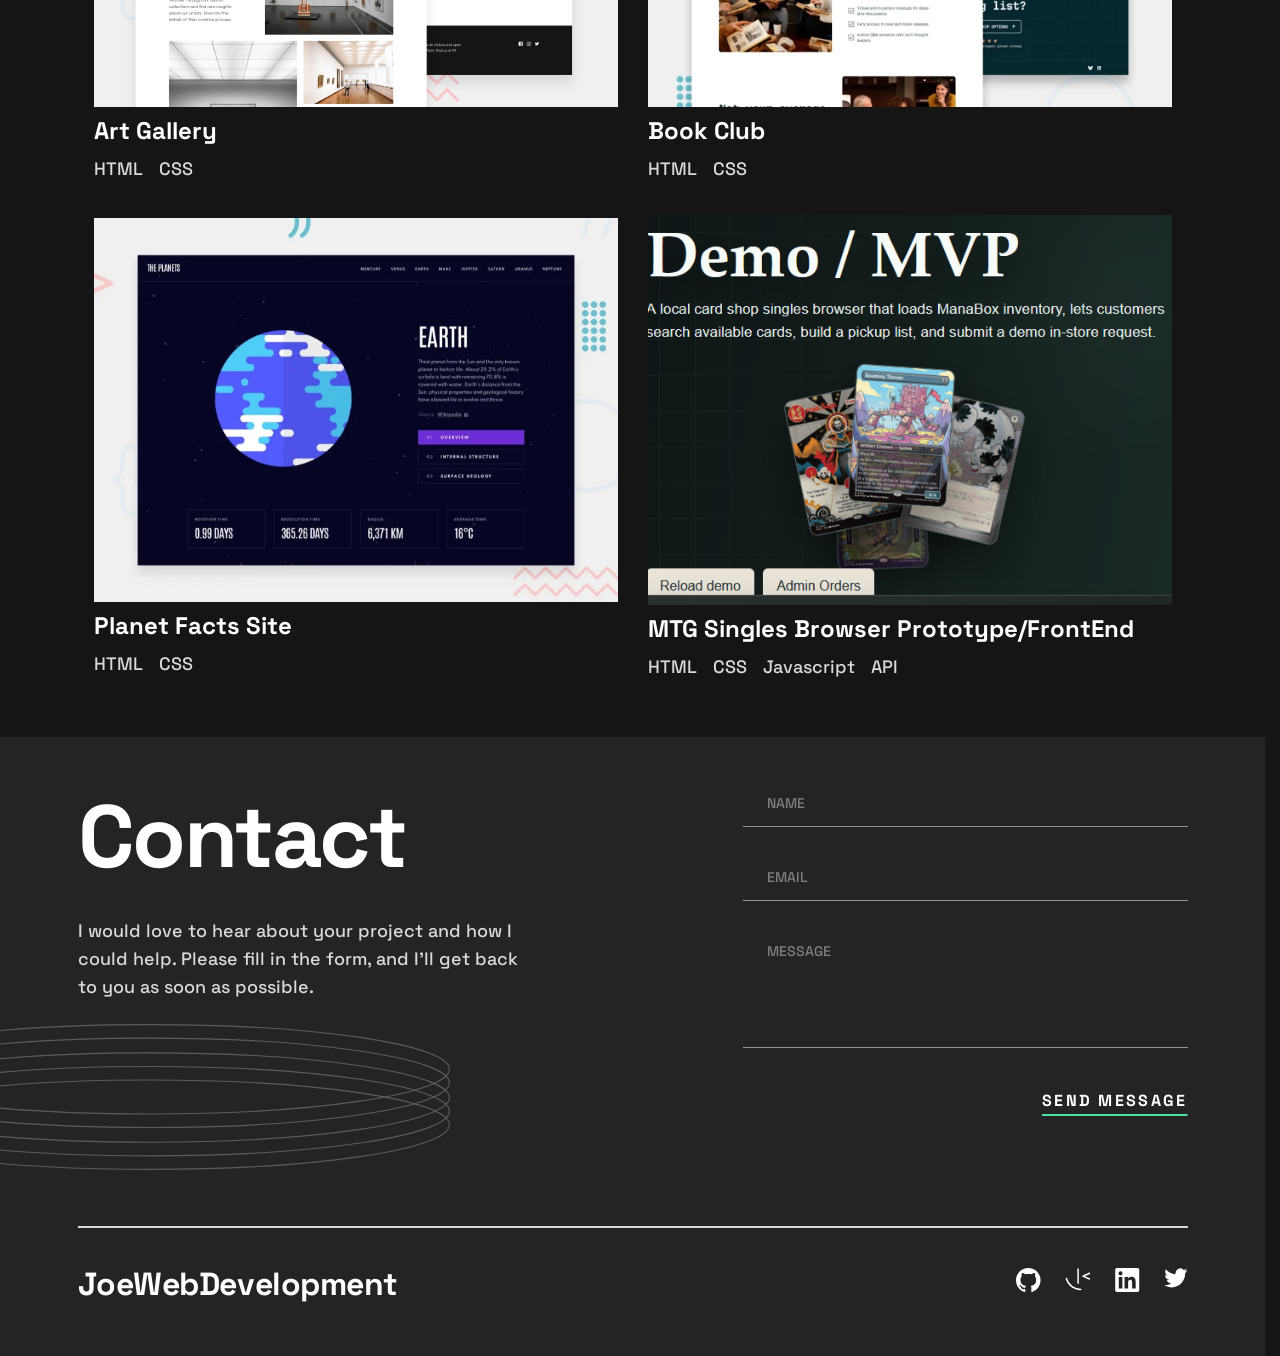
==== commit 632addcc: "Changed Project to include demo prototype" ====
--- a/index.html
+++ b/index.html
@@ -175,24 +175,24 @@
               Planet Facts Site
             </h3>
             <p class="tag-group"><span class="tag">HTML</span><span class="tag">CSS</span></p>
-            <div class="project-links-mobile-tablet"><a href="https://frontendmentor.com" class="project-link">View Project</a><a href="" class="project-link">
+            <div class="project-links-mobile-tablet"><a href="https://jovial-entremet-65e237.netlify.app/" class="project-link">View Project</a><a href="https://github.com/JoeWebDevelopment/planets-fact-site" class="project-link">
               View Code
             </a></div>
           </article>
            <article class="project-card">
             <div class="project-img-container">
-              <img src="assets/images/AgencyLandingPage.webp" alt="" class="project-img">
+              <img src="assets/images/Demo.png" alt="" class="project-img">
               <div class="overlay">
-                <a href="https://elaborate-strudel-426bd6.netlify.app/" class="project-link">View Project</a><a href="https://elaborate-strudel-426bd6.netlify.app/" class="project-link">
+                <a href="https://mtgsinglesjoewebdevdemo.netlify.app/" class="project-link">View Project</a><a href="https://github.com/JoeWebDevelopment/ManaBox---Scryfall-App" class="project-link">
               View Code
             </a>
               </div>
             </div>
             <h3 class="card-heading">
-              Project Name
+             MTG Singles Browser Prototype/FrontEnd
             </h3>
-            <p class="tag-group"><span class="tag">HTML</span><span class="tag">CSS</span></p>
-            <div class="project-links-mobile-tablet"><a href="https://elaborate-strudel-426bd6.netlify.app/" class="project-link">View Project</a><a href="https://elaborate-strudel-426bd6.netlify.app/" class="project-link">
+            <p class="tag-group"><span class="tag">HTML</span><span class="tag">CSS</span><span class="tag">Javascript</span><span class="tag">API</span></p>
+            <div class="project-links-mobile-tablet"><a href="https://mtgsinglesjoewebdevdemo.netlify.app/" class="project-link">View Project</a><a href="https://github.com/JoeWebDevelopment/ManaBox---Scryfall-App" class="project-link">
               View Code
             </a></div>
             
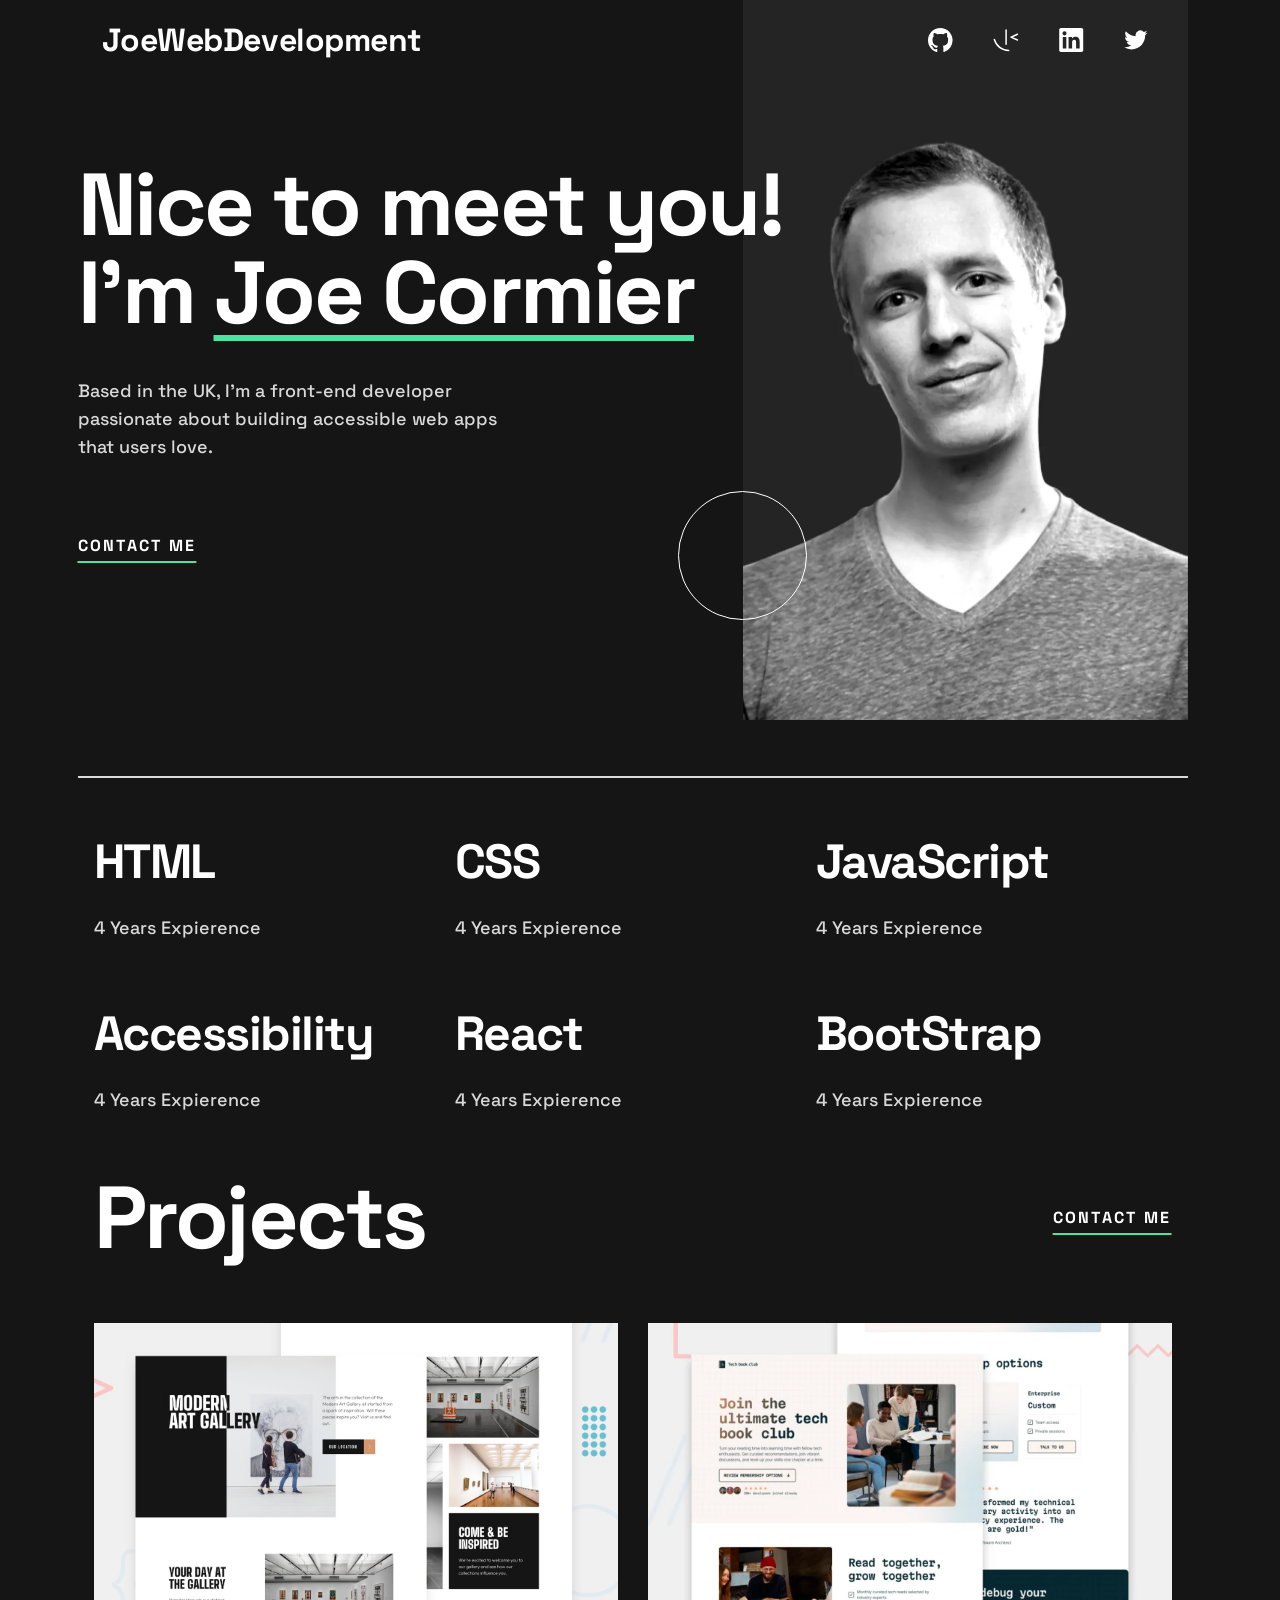
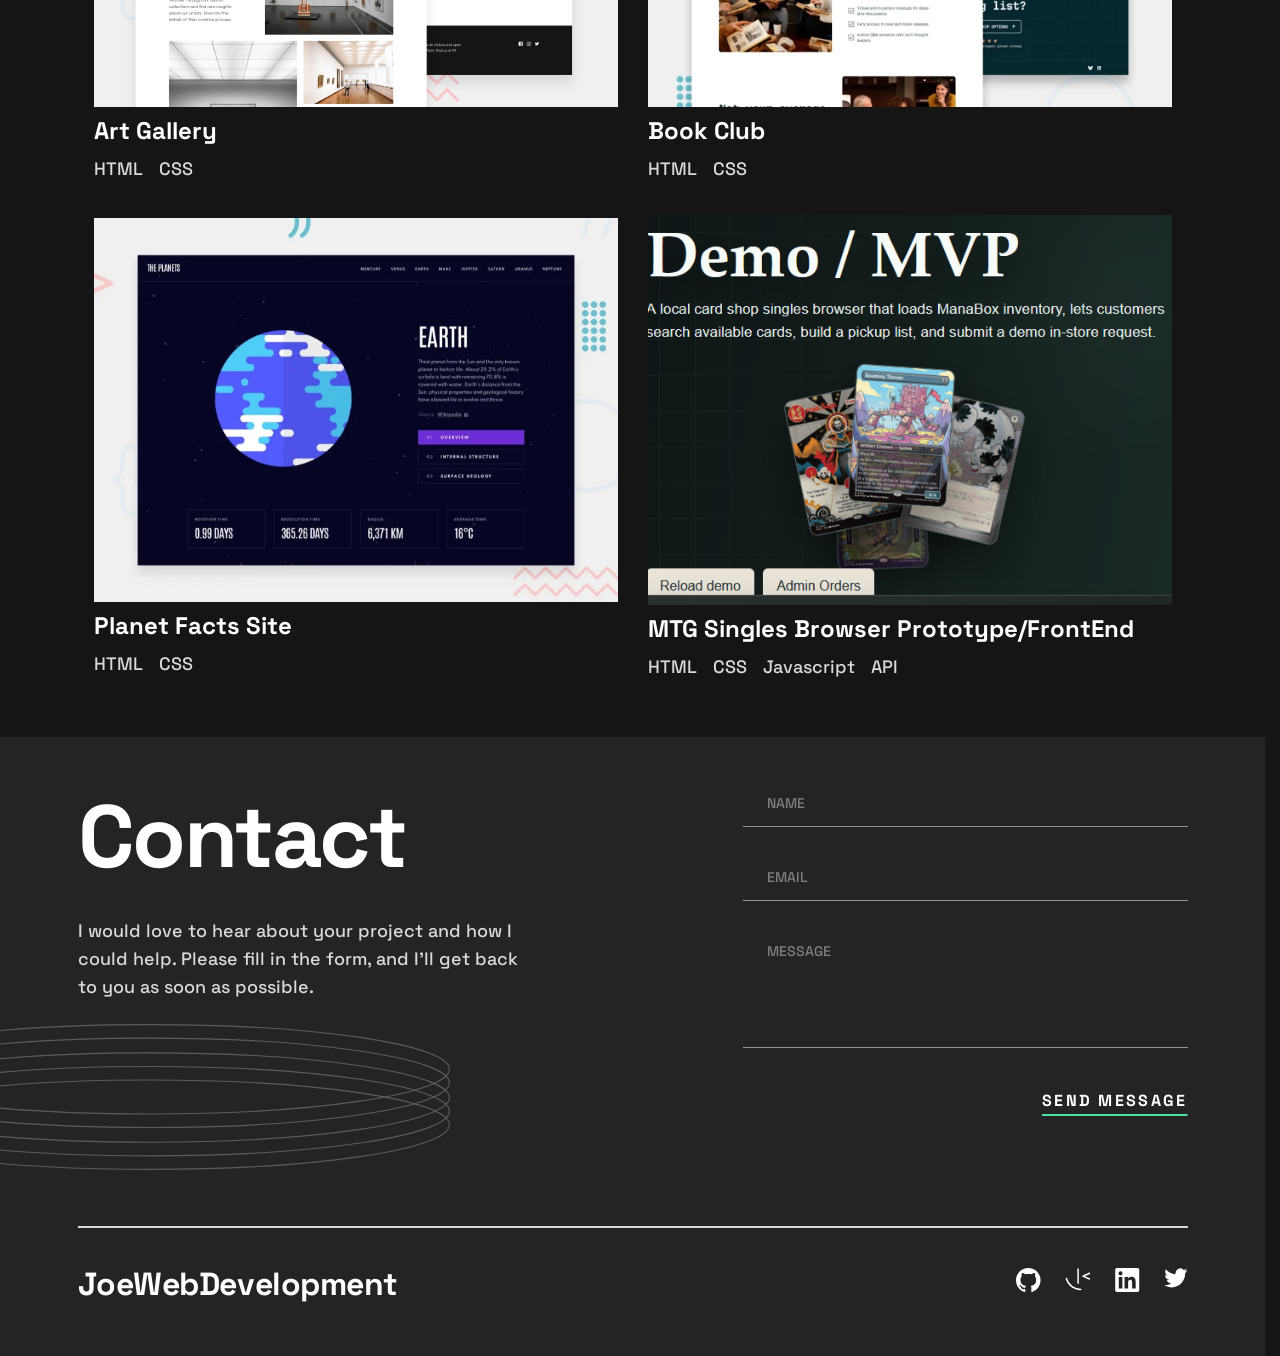
==== commit 8f82449f: "Correct and Added My Name" ====
--- a/index.html
+++ b/index.html
@@ -46,7 +46,7 @@
               <div class="hero-content">
                  <h1 class="hero-heading">
                 Nice to meet you! I'm <span class="hero-name underline">
-                  Adam Keyes. <!-- Fix name later to your name Reminder!! -->
+                  Joe Cormier<!-- Fix name later to your name Reminder!! -->
                 </span>
                 
               </h1>
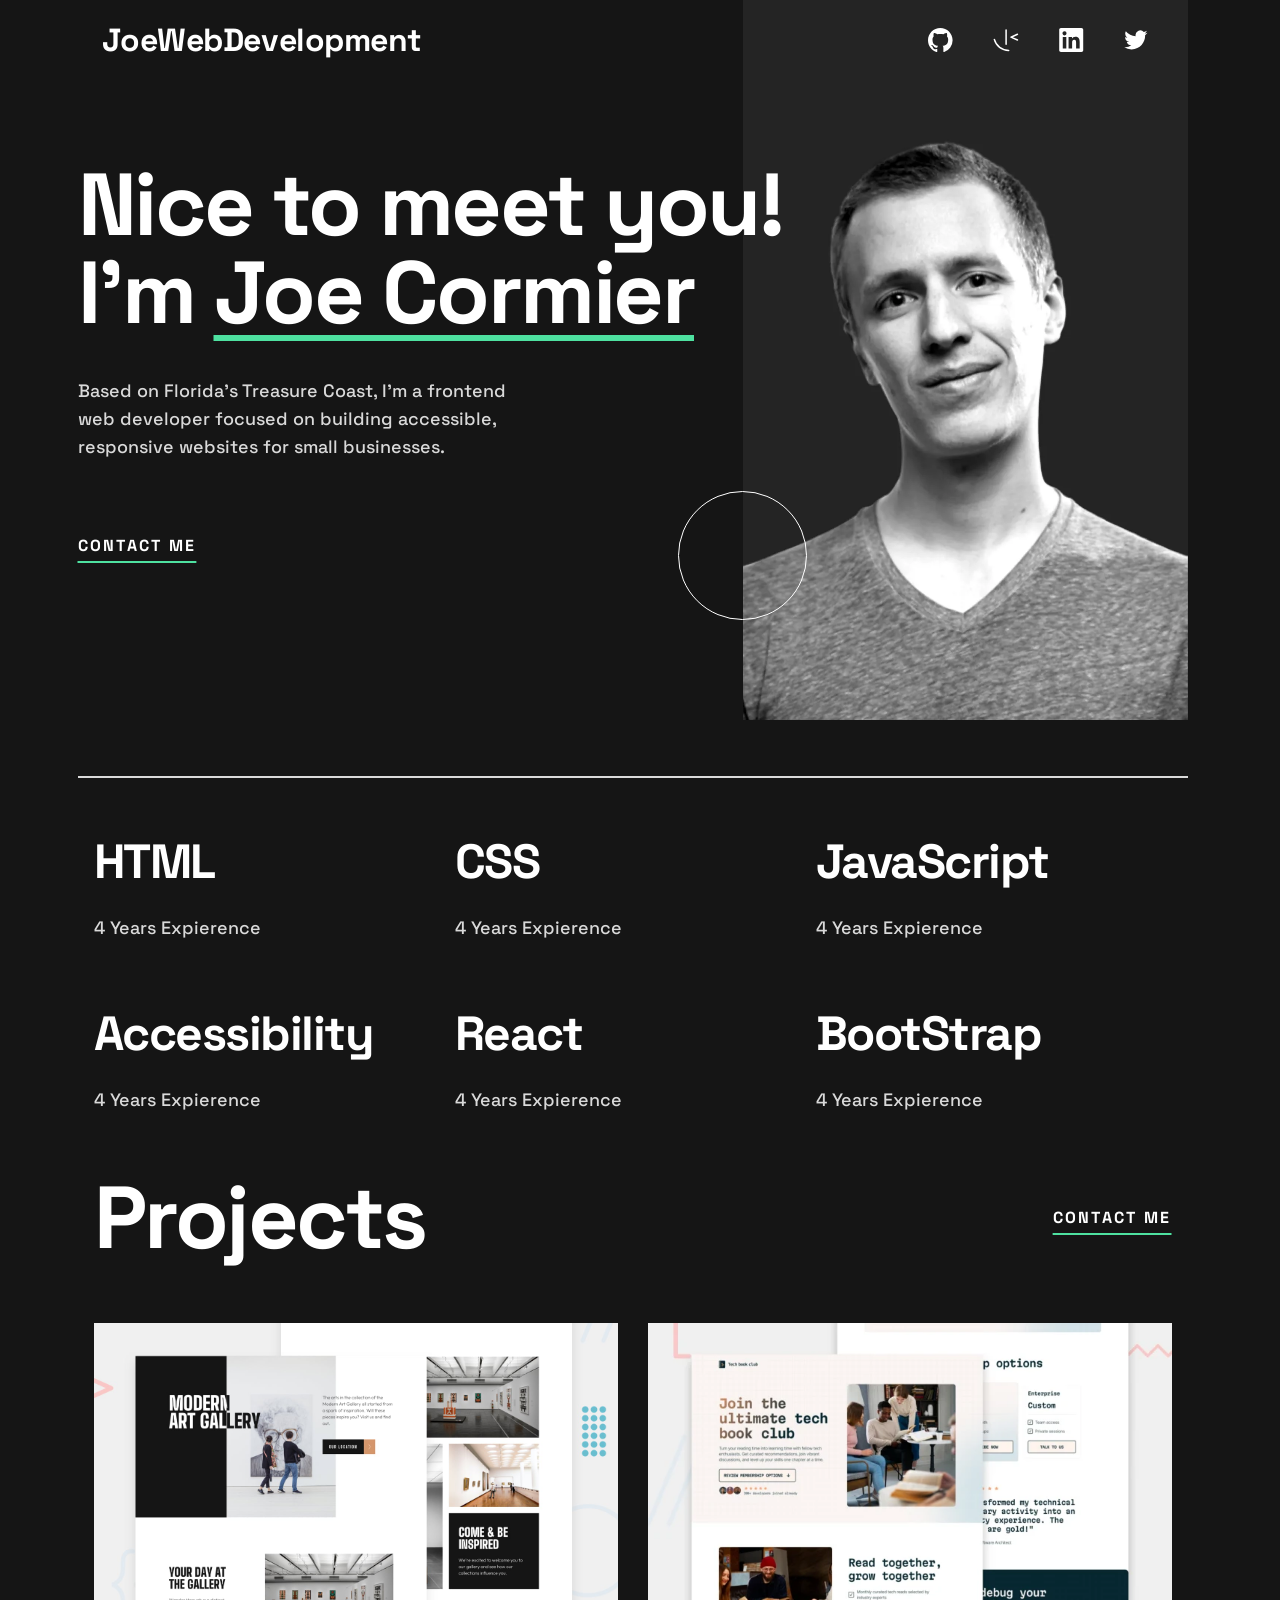
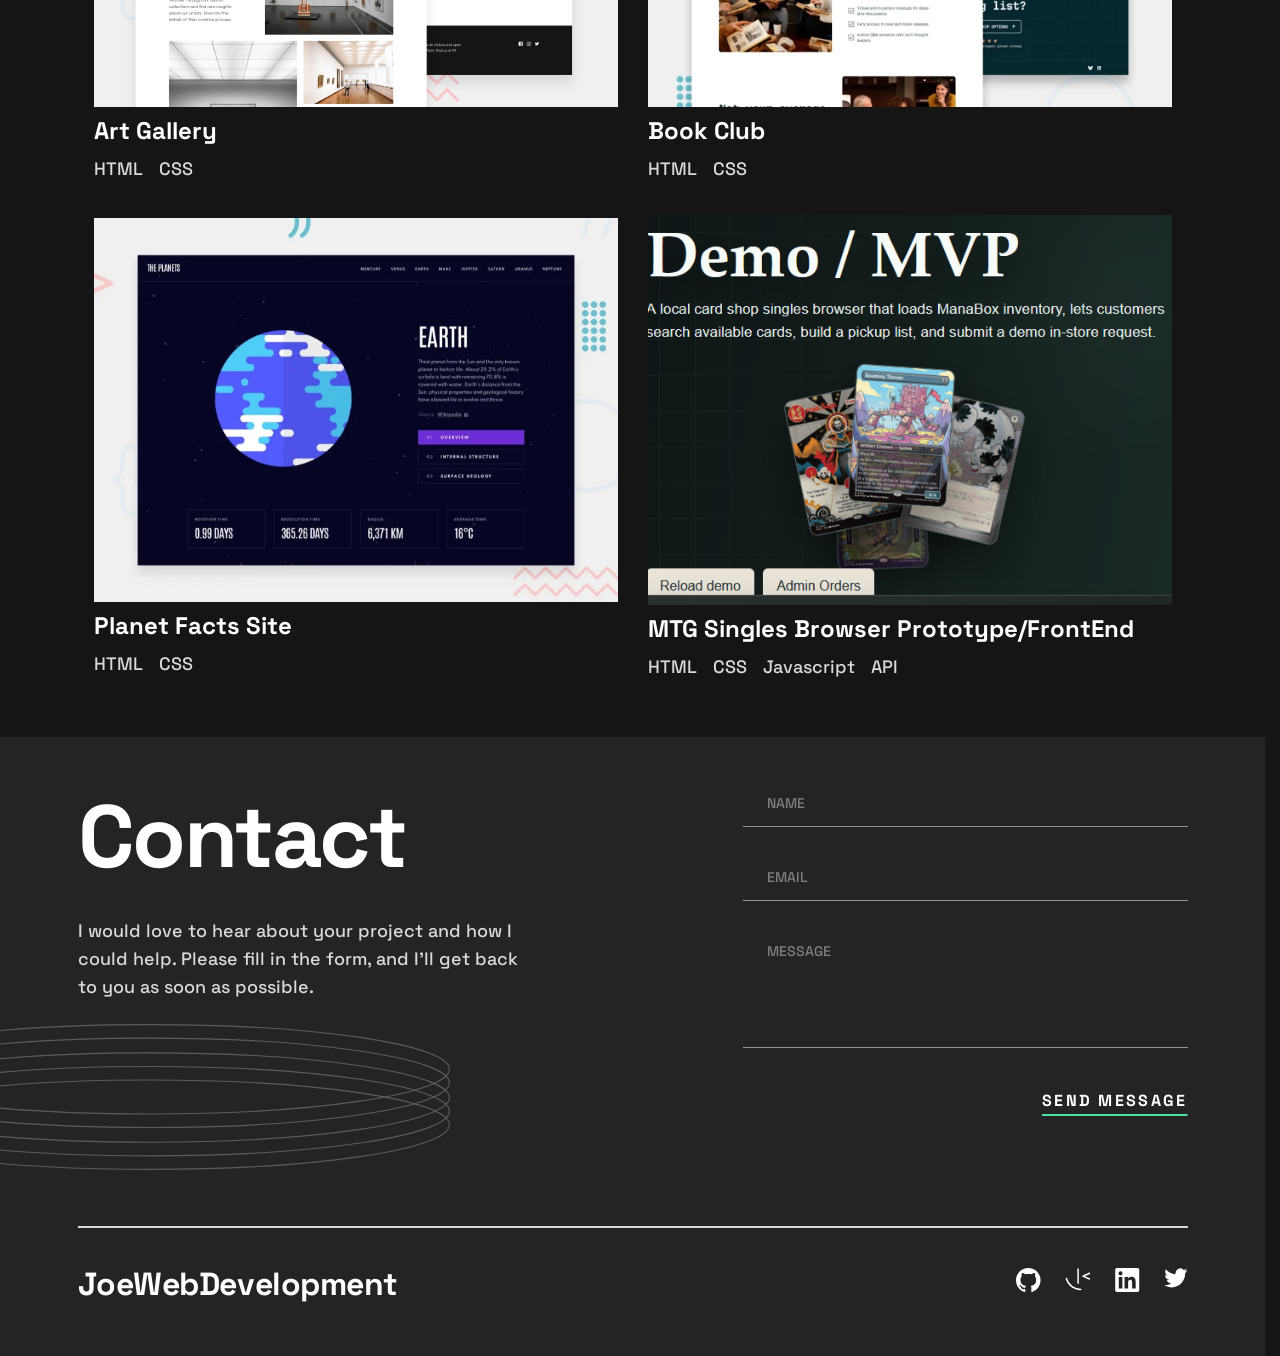
==== commit ed27b49a: "updated hero text to align with myself" ====
--- a/index.html
+++ b/index.html
@@ -51,7 +51,7 @@
                 
               </h1>
               <p class="hero-text">
-                Based in the UK, I’m a front-end developer passionate about building accessible web apps that users love.
+                Based on Florida’s Treasure Coast, I’m a frontend web developer focused on building accessible, responsive websites for small businesses.
               </p>
               </div>
              
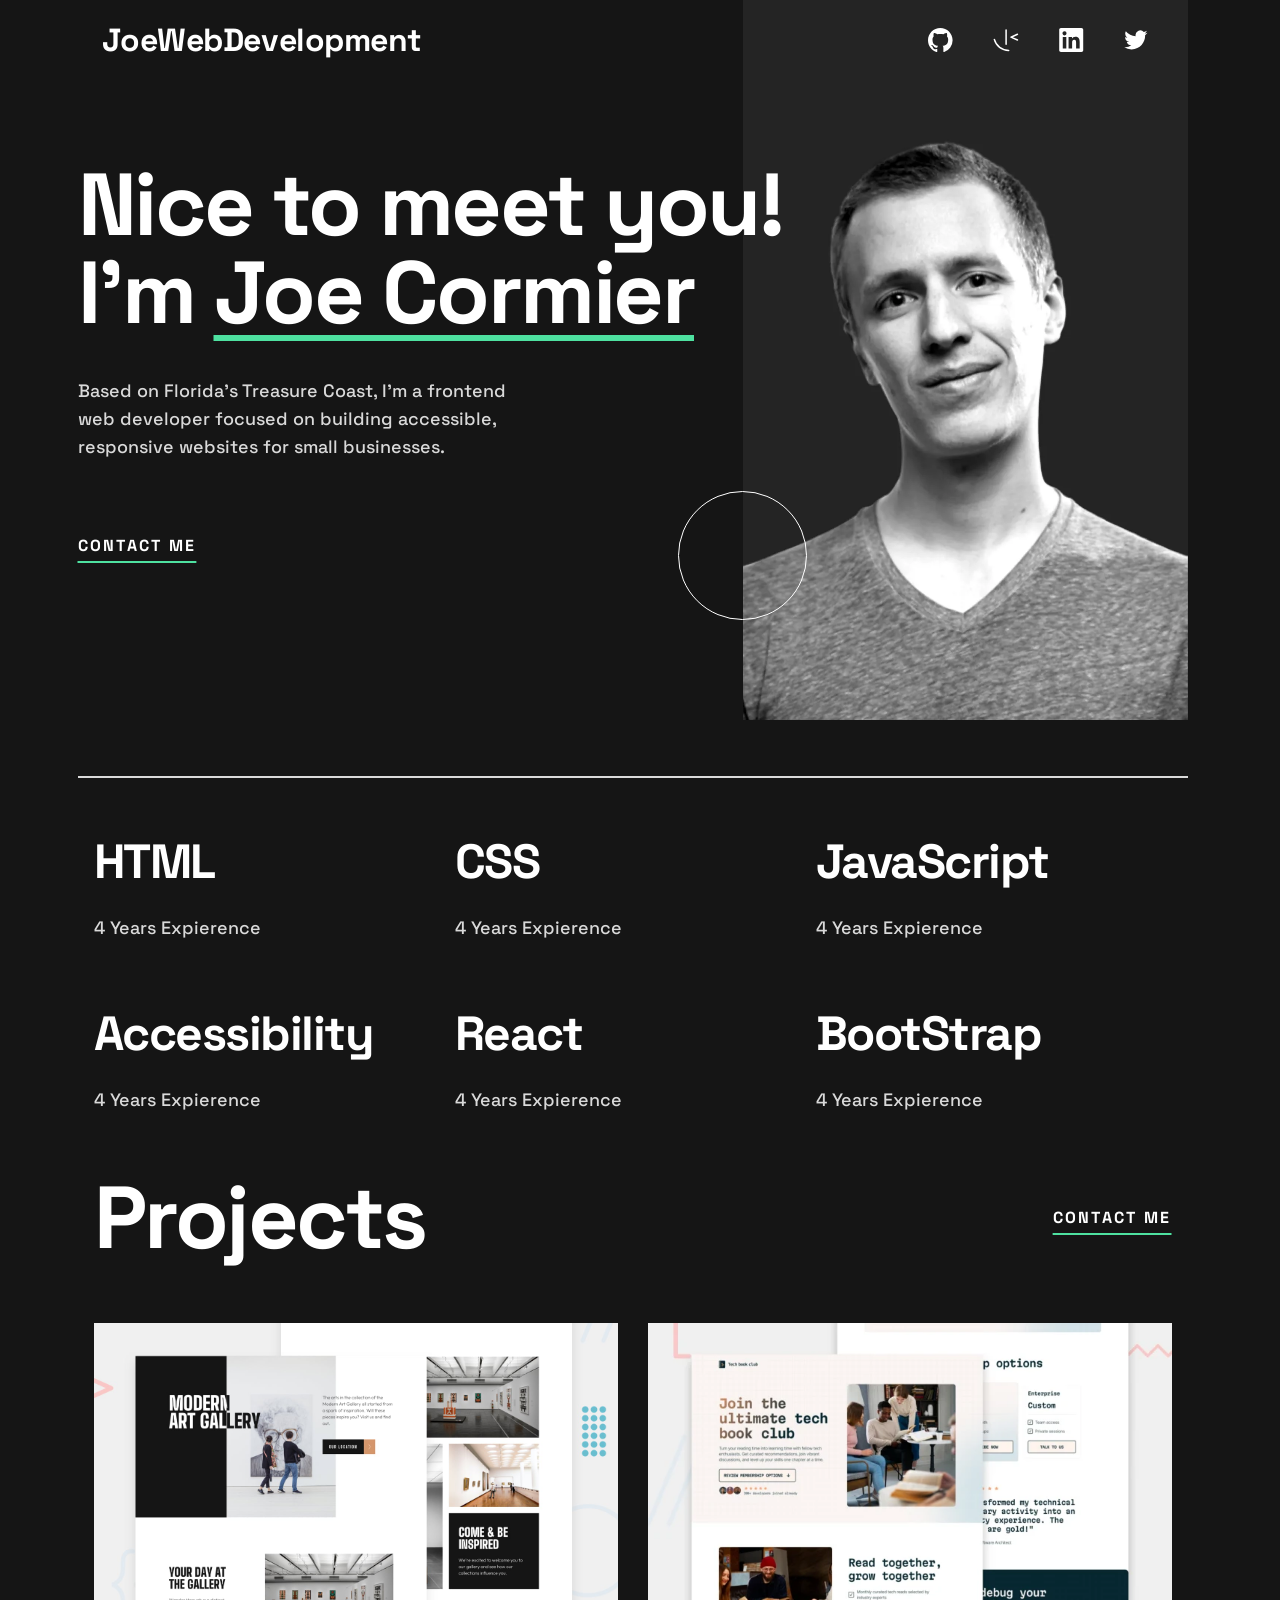
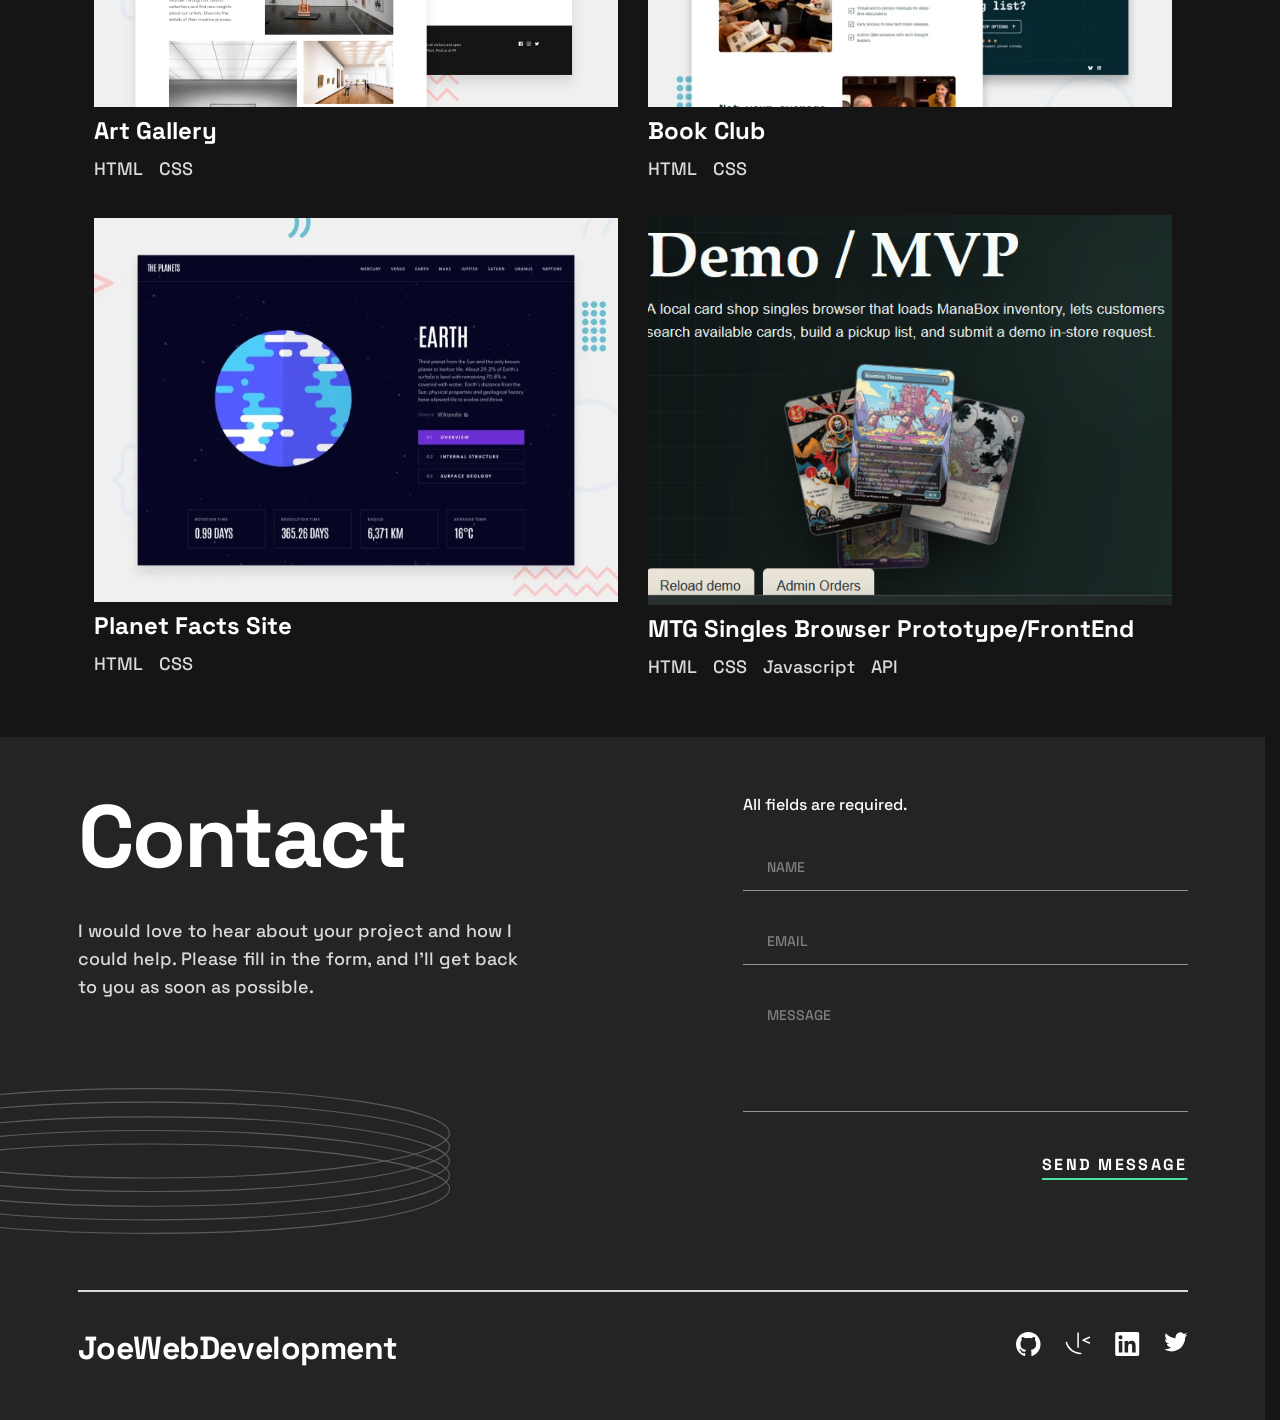
==== commit ac3da65e: "netlifyform intergration" ====
--- a/index.html
+++ b/index.html
@@ -7,7 +7,7 @@
   <link rel="icon" type="image/png" sizes="32x32" href="./assets/images/favicon-32x32.png">
   <link rel="stylesheet" href="style.css">
   
-  <title>Frontend Mentor | Single-page developer portfolio</title>
+  <title>JoeWebDevelopment| Frontend Web Developer On The Treasure Coast</title>
 </head>
 <body>
 <header>
@@ -210,7 +210,11 @@
       </p>    
       </div>
     
-      <form action="" class="contact">
+      <form name="contact" method="POST" action="/thank-you" data-netlify="true" netlify-honeypot="bot-field" class="contact">
+        <input type="hidden" name="form-name" value="contact">
+        <input type="hidden" name="subject" value="New portfolio contact — JoeWebDevelopment">
+        <p hidden><label>Leave this empty: <input name="bot-field" autocomplete="off"></label></p>
+        <p>All fields are required.</p>
         <label for="name" > <span class="visually-hidden">Name</span>
           <input type="text" name="name" id="name" required placeholder="Name">
         </label>
